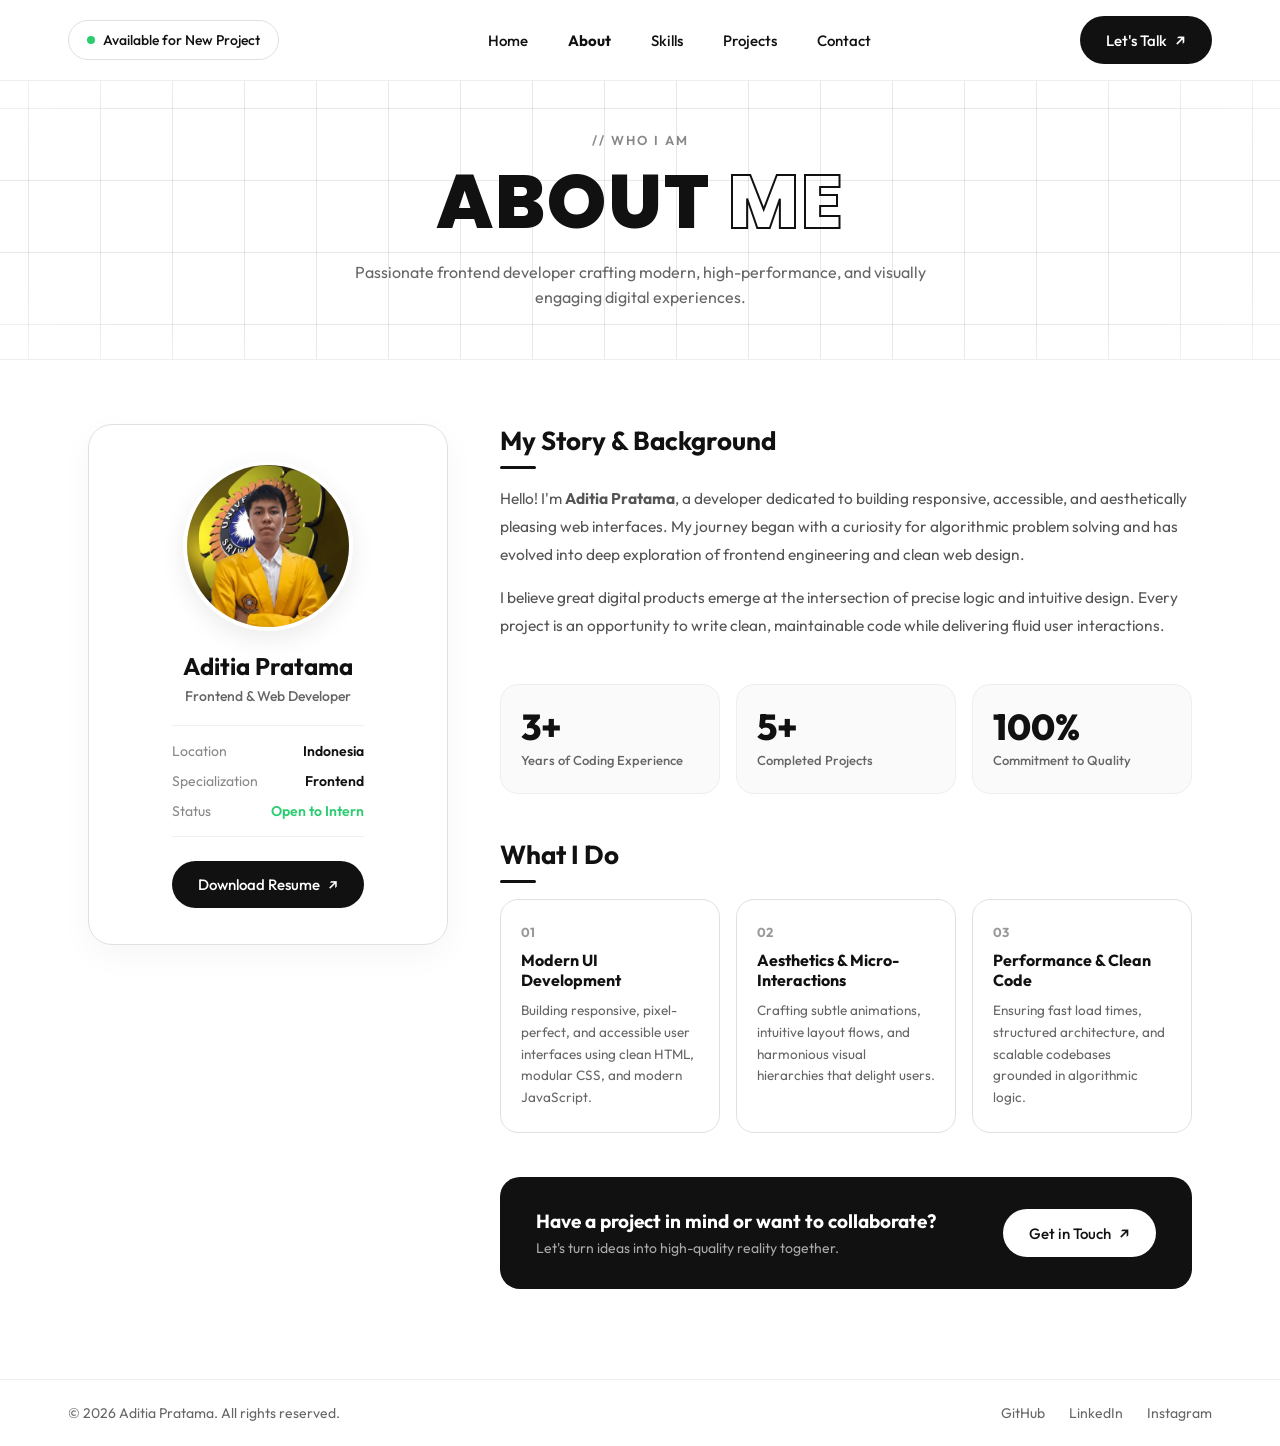
==== about.html @ d28ca609 "feat: add about and skills page" ====
<!DOCTYPE html>
<html lang="id">

<head>
    <meta charset="UTF-8">
    <meta name="viewport" content="width=device-width, initial-scale=1.0">
    <title>About Me - Aditia Pratama</title>
    <link rel="stylesheet" href="css/style.css">
    <link rel="preconnect" href="https://fonts.googleapis.com">
    <link rel="preconnect" href="https://fonts.gstatic.com" crossorigin>
    <link
        href="https://fonts.googleapis.com/css2?family=Montserrat:ital,wght@0,100..900;1,100..900&family=Outfit:wght@100..900&family=Poppins:ital,wght@0,100;0,200;0,300;0,400;0,500;0,600;0,700;0,800;0,900;1,100;1,200;1,300;1,400;1,500;1,600;1,700;1,800;1,900&display=swap"
        rel="stylesheet">
</head>

<body>
    <!-- ===== NAVBAR ===== -->
    <header class="navbar">
        <input type="checkbox" id="nav-toggle" class="nav-toggle">
        <div class="status-badge">
            <span class="dot"></span>
            Available for New Project
        </div>

        <label for="nav-toggle" class="menu-toggle" aria-label="Buka atau tutup menu navigasi">
            <span></span>
            <span></span>
            <span></span>
        </label>

        <nav class="nav-menu">
            <a href="index.html">Home</a>
            <a href="about.html" class="active">About</a>
            <a href="skills.html">Skills</a>
            <a href="project.html">Projects</a>
            <a href="contact.html">Contact</a>
        </nav>

        <a href="contact.html" class="btn-talk">Let's Talk <span class="arrow">&#8599;</span></a>
    </header>

    <!-- ===== ABOUT HERO / HEADER ===== -->
    <main class="page-main">
        <section class="page-header-section">
            <div class="section-tag">// WHO I AM</div>
            <h1 class="page-title">ABOUT <span class="outline-text">ME</span></h1>
            <p class="page-subtitle">Passionate frontend developer crafting modern, high-performance, and visually engaging digital experiences.</p>
        </section>

        <!-- ===== ABOUT CONTENT SECTION ===== -->
        <section class="about-container">
            <!-- Left: Profile & Quick Info -->
            <div class="about-profile-card">
                <div class="about-photo-wrapper">
                    <div class="about-photo">
                        <img src="img/me.png" alt="Aditia Pratama">
                    </div>
                </div>

                <div class="about-info-box">
                    <h2 class="about-name">Aditia Pratama</h2>
                    <p class="about-role">Frontend & Web Developer</p>

                    <div class="info-list">
                        <div class="info-item">
                            <span class="info-label">Location</span>
                            <span class="info-value">Indonesia</span>
                        </div>
                        <div class="info-item">
                            <span class="info-label">Specialization</span>
                            <span class="info-value">Frontend</span>
                        </div>
                        <div class="info-item">
                            <span class="info-label">Status</span>
                            <span class="info-value text-green">Open to Intern</span>
                        </div>
                    </div>

                    <a href="https://drive.google.com/file/d/1J842grmhWYJZO-Dvr_2c-lr3bEbLRg1m/view?usp=sharing"
                        class="btn-collab btn-full" target="_blank">Download Resume <span class="arrow">&#8599;</span></a>
                </div>
            </div>

            <!-- Right: Biography & Story -->
            <div class="about-content">
                <div class="about-block">
                    <h3 class="about-heading">My Story & Background</h3>
                    <p class="about-text">
                        Hello! I'm <strong>Aditia Pratama</strong>, a developer dedicated to building responsive, accessible, and aesthetically pleasing web interfaces. My journey began with a curiosity for algorithmic problem solving and has evolved into deep exploration of frontend engineering and clean web design.
                    </p>
                    <p class="about-text">
                        I believe great digital products emerge at the intersection of precise logic and intuitive design. Every project is an opportunity to write clean, maintainable code while delivering fluid user interactions.
                    </p>
                </div>

                <!-- Stats Grid -->
                <div class="about-stats-grid">
                    <div class="stat-card">
                        <span class="stat-number">3+</span>
                        <span class="stat-label">Years of Coding Experience</span>
                    </div>
                    <div class="stat-card">
                        <span class="stat-number">5+</span>
                        <span class="stat-label">Completed Projects</span>
                    </div>
                    <div class="stat-card">
                        <span class="stat-number">100%</span>
                        <span class="stat-label">Commitment to Quality</span>
                    </div>
                </div>

                <!-- What I Do / Core Pillars -->
                <div class="about-block">
                    <h3 class="about-heading">What I Do</h3>
                    <div class="pillars-grid">
                        <div class="pillar-card">
                            <div class="pillar-number">01</div>
                            <h4 class="pillar-title">Modern UI Development</h4>
                            <p class="pillar-desc">Building responsive, pixel-perfect, and accessible user interfaces using clean HTML, modular CSS, and modern JavaScript.</p>
                        </div>
                        <div class="pillar-card">
                            <div class="pillar-number">02</div>
                            <h4 class="pillar-title">Aesthetics & Micro-Interactions</h4>
                            <p class="pillar-desc">Crafting subtle animations, intuitive layout flows, and harmonious visual hierarchies that delight users.</p>
                        </div>
                        <div class="pillar-card">
                            <div class="pillar-number">03</div>
                            <h4 class="pillar-title">Performance & Clean Code</h4>
                            <p class="pillar-desc">Ensuring fast load times, structured architecture, and scalable codebases grounded in algorithmic logic.</p>
                        </div>
                    </div>
                </div>

                <!-- CTA Banner -->
                <div class="about-cta-banner">
                    <div class="cta-text">
                        <h4>Have a project in mind or want to collaborate?</h4>
                        <p>Let's turn ideas into high-quality reality together.</p>
                    </div>
                    <a href="contact.html" class="btn-talk">Get in Touch <span class="arrow">&#8599;</span></a>
                </div>
            </div>
        </section>
    </main>

    <!-- ===== FOOTER ===== -->
    <footer class="footer">
        <div class="footer-container">
            <p class="footer-copy">&copy; 2026 Aditia Pratama. All rights reserved.</p>
            <div class="footer-links">
                <a href="https://github.com/aditia-prtm" target="_blank">GitHub</a>
                <a href="https://www.linkedin.com/in/m-aditia-putra-pratama-a3b0bb376/" target="_blank">LinkedIn</a>
                <a href="https://www.instagram.com/adtxprtm_" target="_blank">Instagram</a>
            </div>
        </div>
    </footer>
</body>

</html>
---- css/style.css ----
/* ========================================
   Reset & Base
   ======================================== */
* {
    margin: 0;
    padding: 0;
    box-sizing: border-box;
}

body {
    font-family: "Outfit", "Poppins", "Montserrat", Arial, Helvetica, sans-serif;
    background-color: #ffffff;
    color: #111111;
    overflow-x: hidden;
    min-height: 100vh;
    display: flex;
    flex-direction: column;
}

a {
    text-decoration: none;
    color: inherit;
}

/* ========================================
   Navigation
   ======================================== */
.navbar {
    position: fixed;
    top: 0;
    left: 0;
    width: 100%;
    z-index: 1000;
    display: flex;
    align-items: center;
    justify-content: space-between;
    padding: 16px 68px;
    background-color: #ffffff;
    border-bottom: 1px solid #eeeeee;
}

.nav-toggle,
.menu-toggle {
    display: none;
}

.status-badge {
    display: flex;
    align-items: center;
    gap: 8px;
    border: 1px solid #e0e0e0;
    border-radius: 30px;
    padding: 10px 18px;
    font-size: 14px;
    font-weight: 500;
}

.status-badge .dot {
    width: 8px;
    height: 8px;
    background-color: #2ecc71;
    border-radius: 50%;
    display: inline-block;
}

.nav-menu {
    display: flex;
    align-items: center;
    gap: 40px;
    font-size: 15px;
    font-weight: 500;
}

.nav-menu a {
    display: flex;
    align-items: center;
    gap: 4px;
    transition: color 0.25s ease, transform 0.25s ease;
}

.nav-menu a:hover {
    color: #777777;
    transform: translateY(-2px);
}

.nav-menu a.active {
    font-weight: 700;
    color: #111111;
}

.btn-talk {
    display: flex;
    align-items: center;
    gap: 8px;
    background-color: #111111;
    color: #ffffff;
    padding: 14px 26px;
    border-radius: 30px;
    font-size: 15px;
    font-weight: 500;
    transition: transform 0.25s ease, background-color 0.25s ease;
}

.btn-talk .arrow {
    font-size: 16px;
}

/* ========================================
   Hero
   ======================================== */
.hero {
    position: relative;
    padding: 116px 68px 48px;
    flex: 1;
    display: flex;
    flex-direction: column;
    justify-content: center;
    overflow: hidden;
}

/* Tech Line Grid Background (No Dots) */
.hero::before {
    content: "";
    position: absolute;
    inset: 0;
    background-image: 
        linear-gradient(to right, rgba(17, 17, 17, 0.13) 1px, transparent 1px),
        linear-gradient(to bottom, rgba(17, 17, 17, 0.13) 1px, transparent 1px);
    background-size: 72px 72px;
    background-position: center center;
    mask-image: radial-gradient(ellipse 90% 80% at 50% 50%, #000 60%, transparent 100%);
    -webkit-mask-image: radial-gradient(ellipse 90% 80% at 50% 50%, #000 60%, transparent 100%);
    pointer-events: none;
    z-index: 0;
}

.hero-title {
    position: relative;
    z-index: 2;
    display: flex;
    flex-wrap: wrap;
    justify-content: center;
    gap: 16px;
    font-family: "Poppins", "Outfit", "Montserrat", Arial, Helvetica, sans-serif;
    font-size: clamp(60px, 8.5vw, 120px);
    line-height: 1;
    font-weight: 800;
    letter-spacing: 2px;
    text-transform: uppercase;
    animation: reveal-down 0.7s ease-out both;
}

.outline-text {
    color: transparent;
    -webkit-text-stroke: 2px #111111;
}

.solid-text {
    color: #111111;
}

/* Hero content */
.hero-content {
    position: relative;
    z-index: 1;
    display: flex;
    align-items: flex-end;
    justify-content: center;
    margin-top: 40px;
}

/* Profile photo */
.hero-photo {
    position: relative;
    margin-top: 20px;
    width: 360px;
    height: 360px;
    flex-shrink: 0;
    z-index: 1;
    overflow: hidden;
    border-radius: 50%;
    background-color: #eeeeee;
    animation: photo-enter 0.8s 0.15s ease-out both, float 4s 1s ease-in-out infinite;
}

.hero-photo img {
    width: 100%;
    height: 100%;
    display: block;
    object-fit: cover;
    object-position: center top;
    transition: transform 0.4s ease;
}

.hero-photo:hover img {
    transform: scale(1.06);
}

/* Intro content */
.hero-left {
    position: absolute;
    left: 0;
    bottom: 60px;
    max-width: 300px;
    animation: reveal-left 0.7s 0.3s ease-out both;
}

.hero-left h2 {
    font-size: 32px;
    font-weight: 700;
    margin-bottom: 14px;
}

.hero-left p {
    font-size: 15px;
    color: #666666;
    line-height: 1.5;
    margin-bottom: 24px;
}

.btn-collab {
    display: inline-flex;
    align-items: center;
    gap: 8px;
    background-color: #111111;
    color: #ffffff;
    padding: 14px 26px;
    border-radius: 30px;
    font-size: 15px;
    font-weight: 500;
    transition: transform 0.25s ease, background-color 0.25s ease;
}

.btn-collab:hover,
.btn-talk:hover {
    background-color: #333333;
    transform: translateY(-3px);
}

/* Social links */
.hero-social {
    position: absolute;
    right: 0;
    bottom: 60px;
    display: flex;
    flex-direction: column;
    gap: 14px;
    animation: reveal-right 0.7s 0.45s ease-out both;
}

.social-link {
    display: flex;
    align-items: center;
    background-color: #ffffff;
    gap: 10px;
    border: 1px solid #e0e0e0;
    border-radius: 30px;
    padding: 12px 22px;
    font-size: 14px;
    font-weight: 500;
    width: 150px;
    transition: transform 0.25s ease, border-color 0.25s ease;
}

.social-link:hover {
    border-color: #111111;
    transform: translateX(-6px);
}

.social-link .icon {
    font-size: 14px;
    font-weight: 700;
}

.social-icon,
.social-link img {
    width: 18px;
    height: 18px;
    object-fit: contain;
    display: inline-block;
    flex-shrink: 0;
}

/* ========================================
   Footer
   ======================================== */
.footer {
    position: relative;
    border-top: 1px solid #eeeeee;
    padding: 24px 68px;
    background-color: #ffffff;
    margin-top: auto;
}

.footer-container {
    display: flex;
    align-items: center;
    justify-content: space-between;
    font-size: 14px;
    color: #666666;
}

.footer-copy {
    font-weight: 400;
}

.footer-links {
    display: flex;
    align-items: center;
    gap: 24px;
}

.footer-links a {
    color: #666666;
    transition: color 0.25s ease;
}

.footer-links a:hover {
    color: #111111;
}

/* ========================================
   Inner Pages Shared Styles
   ======================================== */
.page-main {
    flex: 1;
    padding-top: 73px; /* Header height offset */
    display: flex;
    flex-direction: column;
}

.page-header-section {
    position: relative;
    padding: 56px 68px 48px;
    text-align: center;
    border-bottom: 1px solid #eeeeee;
    overflow: hidden;
}

.page-header-section::before {
    content: "";
    position: absolute;
    inset: 0;
    background-image: 
        linear-gradient(to right, rgba(17, 17, 17, 0.1) 1px, transparent 1px),
        linear-gradient(to bottom, rgba(17, 17, 17, 0.1) 1px, transparent 1px);
    background-size: 72px 72px;
    background-position: center center;
    mask-image: radial-gradient(ellipse 90% 80% at 50% 50%, #000 60%, transparent 100%);
    -webkit-mask-image: radial-gradient(ellipse 90% 80% at 50% 50%, #000 60%, transparent 100%);
    pointer-events: none;
    z-index: 0;
}

.section-tag {
    position: relative;
    z-index: 1;
    display: inline-block;
    font-size: 13px;
    font-weight: 600;
    letter-spacing: 2px;
    color: #888888;
    margin-bottom: 12px;
    text-transform: uppercase;
}

.page-title {
    position: relative;
    z-index: 1;
    font-family: "Poppins", "Outfit", "Montserrat", Arial, Helvetica, sans-serif;
    font-size: clamp(40px, 6.5vw, 76px);
    line-height: 1.1;
    font-weight: 800;
    letter-spacing: 2px;
    text-transform: uppercase;
    margin-bottom: 16px;
}

.page-subtitle {
    position: relative;
    z-index: 1;
    max-width: 640px;
    margin: 0 auto;
    font-size: 16px;
    color: #666666;
    line-height: 1.6;
}

/* ========================================
   About Page Layout
   ======================================== */
.about-container {
    max-width: 1240px;
    width: 100%;
    margin: 0 auto;
    padding: 64px 68px 90px;
    display: grid;
    grid-template-columns: 360px 1fr;
    gap: 52px;
    align-items: start;
}

/* Left: Profile Card */
.about-profile-card {
    background-color: #ffffff;
    border: 1px solid #e0e0e0;
    border-radius: 24px;
    padding: 36px 28px;
    display: flex;
    flex-direction: column;
    align-items: center;
    text-align: center;
    box-shadow: 0 10px 32px rgba(0, 0, 0, 0.04);
    position: sticky;
    top: 100px;
}

.about-photo-wrapper {
    position: relative;
    margin-bottom: 20px;
}

.about-photo {
    width: 170px;
    height: 170px;
    border-radius: 50%;
    overflow: hidden;
    background-color: #eeeeee;
    border: 4px solid #ffffff;
    box-shadow: 0 8px 24px rgba(0, 0, 0, 0.08);
}

.about-photo img {
    width: 100%;
    height: 100%;
    object-fit: cover;
    object-position: center top;
    transition: transform 0.4s ease;
}

.about-photo:hover img {
    transform: scale(1.08);
}

.about-name {
    font-size: 24px;
    font-weight: 700;
    margin-bottom: 6px;
}

.about-role {
    font-size: 14px;
    color: #666666;
    font-weight: 500;
    margin-bottom: 20px;
}

.info-list {
    width: 100%;
    display: flex;
    flex-direction: column;
    gap: 12px;
    margin-bottom: 24px;
    padding: 16px 0;
    border-top: 1px solid #f0f0f0;
    border-bottom: 1px solid #f0f0f0;
    text-align: left;
}

.info-item {
    display: flex;
    justify-content: space-between;
    font-size: 14px;
}

.info-label {
    color: #888888;
}

.info-value {
    font-weight: 600;
    color: #111111;
}

.text-green {
    color: #2ecc71;
}

.btn-full {
    width: 100%;
    justify-content: center;
}

/* Right: Content */
.about-content {
    display: flex;
    flex-direction: column;
    gap: 44px;
}

.about-block {
    display: flex;
    flex-direction: column;
    gap: 16px;
}

.about-heading {
    font-size: 26px;
    font-weight: 700;
    position: relative;
    padding-bottom: 12px;
}

.about-heading::after {
    content: "";
    position: absolute;
    bottom: 0;
    left: 0;
    width: 36px;
    height: 3px;
    background-color: #111111;
    border-radius: 2px;
}

.about-text {
    font-size: 15.5px;
    color: #555555;
    line-height: 1.8;
}

/* Stats Grid */
.about-stats-grid {
    display: grid;
    grid-template-columns: repeat(3, 1fr);
    gap: 16px;
}

.stat-card {
    background-color: #fafafa;
    border: 1px solid #eeeeee;
    border-radius: 18px;
    padding: 24px 20px;
    display: flex;
    flex-direction: column;
    gap: 6px;
    transition: transform 0.25s ease, border-color 0.25s ease, box-shadow 0.25s ease;
}

.stat-card:hover {
    transform: translateY(-4px);
    border-color: #111111;
    box-shadow: 0 10px 24px rgba(0, 0, 0, 0.05);
}

.stat-number {
    font-size: 36px;
    font-weight: 800;
    color: #111111;
    line-height: 1;
}

.stat-label {
    font-size: 13px;
    color: #666666;
    font-weight: 500;
    line-height: 1.4;
}

/* Pillars Grid */
.pillars-grid {
    display: grid;
    grid-template-columns: repeat(3, 1fr);
    gap: 16px;
}

.pillar-card {
    background-color: #ffffff;
    border: 1px solid #e0e0e0;
    border-radius: 18px;
    padding: 24px 20px;
    display: flex;
    flex-direction: column;
    gap: 10px;
    transition: transform 0.25s ease, border-color 0.25s ease, box-shadow 0.25s ease;
}

.pillar-card:hover {
    transform: translateY(-4px);
    border-color: #111111;
    box-shadow: 0 10px 24px rgba(0, 0, 0, 0.05);
}

.pillar-number {
    font-size: 13px;
    font-weight: 700;
    color: #999999;
}

.pillar-title {
    font-size: 16px;
    font-weight: 700;
    color: #111111;
}

.pillar-desc {
    font-size: 13.5px;
    color: #666666;
    line-height: 1.6;
}

/* CTA Banner */
.about-cta-banner {
    background-color: #111111;
    color: #ffffff;
    border-radius: 20px;
    padding: 32px 36px;
    display: flex;
    align-items: center;
    justify-content: space-between;
    gap: 24px;
}

.about-cta-banner h4 {
    font-size: 19px;
    font-weight: 700;
    margin-bottom: 6px;
}

.about-cta-banner p {
    font-size: 14px;
    color: #aaaaaa;
}

.about-cta-banner .btn-talk {
    background-color: #ffffff;
    color: #111111;
    flex-shrink: 0;
}

.about-cta-banner .btn-talk:hover {
    background-color: #eeeeee;
}

/* ========================================
   Skills Page Layout
   ======================================== */
.skills-page-container {
    max-width: 1240px;
    width: 100%;
    margin: 0 auto;
    padding: 64px 68px 90px;
    display: flex;
    flex-direction: column;
    gap: 60px;
}

.skill-category-section {
    display: flex;
    flex-direction: column;
    gap: 24px;
}

.category-header {
    display: flex;
    align-items: flex-start;
    gap: 16px;
    border-bottom: 1px solid #f0f0f0;
    padding-bottom: 18px;
}

.category-number {
    font-size: 13px;
    font-weight: 700;
    color: #111111;
    background-color: #f0f0f0;
    padding: 4px 10px;
    border-radius: 8px;
    font-family: "Outfit", monospace, sans-serif;
}

.category-title {
    font-size: 22px;
    font-weight: 700;
    color: #111111;
    margin-bottom: 4px;
}

.category-desc {
    font-size: 14px;
    color: #666666;
}

.skills-grid {
    display: grid;
    grid-template-columns: repeat(3, 1fr);
    gap: 20px;
}

.skill-card {
    background-color: #ffffff;
    border: 1px solid #e0e0e0;
    border-radius: 20px;
    padding: 28px 24px;
    display: flex;
    flex-direction: column;
    gap: 12px;
    transition: transform 0.25s ease, border-color 0.25s ease, box-shadow 0.25s ease;
}

.skill-card:hover {
    transform: translateY(-4px);
    border-color: #111111;
    box-shadow: 0 12px 30px rgba(0, 0, 0, 0.06);
}

.skill-card-top {
    display: flex;
    justify-content: space-between;
    align-items: center;
    margin-bottom: 2px;
}

.skill-icon-badge {
    width: 44px;
    height: 44px;
    background-color: #fafafa;
    border: 1px solid #e5e5e5;
    color: #111111;
    border-radius: 12px;
    display: flex;
    align-items: center;
    justify-content: center;
    font-size: 13px;
    font-weight: 700;
    letter-spacing: 0.5px;
    font-family: "Poppins", "Outfit", sans-serif;
    overflow: hidden;
    padding: 7px;
}

.skill-icon-badge.text-badge {
    background-color: #111111;
    color: #ffffff;
    border: none;
    padding: 0;
}

.skill-icon-img {
    width: 100%;
    height: 100%;
    object-fit: contain;
    display: block;
}

.skill-level-tag {
    font-size: 12px;
    font-weight: 600;
    padding: 4px 12px;
    border-radius: 20px;
    background-color: #f6f6f6;
    color: #555555;
    border: 1px solid #e8e8e8;
}

.skill-name {
    font-size: 18px;
    font-weight: 700;
    color: #111111;
}

.skill-desc {
    font-size: 13.5px;
    color: #666666;
    line-height: 1.6;
    flex: 1;
}

.skill-tags {
    display: flex;
    flex-wrap: wrap;
    gap: 6px;
    margin-top: 8px;
}

.skill-tags span {
    font-size: 11.5px;
    font-weight: 500;
    background-color: #f9f9f9;
    color: #666666;
    padding: 4px 10px;
    border-radius: 8px;
    border: 1px solid #eeeeee;
}

/* Skills Learning Spotlight */
.skills-learning-box {
    background-color: #fafafa;
    border: 1px solid #e0e0e0;
    border-radius: 20px;
    padding: 32px 36px;
    display: flex;
    flex-direction: column;
    gap: 14px;
}

.learning-header {
    display: flex;
    align-items: center;
    gap: 10px;
}

.learning-header h4 {
    font-size: 17px;
    font-weight: 700;
    color: #111111;
}

.skills-learning-box p {
    font-size: 14px;
    color: #666666;
}

.learning-chips {
    display: flex;
    flex-wrap: wrap;
    gap: 10px;
    margin-top: 4px;
}

.chip {
    background-color: #ffffff;
    border: 1px solid #dddddd;
    padding: 7px 16px;
    border-radius: 30px;
    font-size: 13px;
    font-weight: 600;
    color: #111111;
    display: inline-flex;
    align-items: center;
    gap: 8px;
    transition: transform 0.2s ease, border-color 0.2s ease, box-shadow 0.2s ease;
}

.chip-icon {
    width: 16px;
    height: 16px;
    object-fit: contain;
    display: block;
}

.chip:hover {
    transform: translateY(-2px);
    border-color: #111111;
    box-shadow: 0 4px 12px rgba(0, 0, 0, 0.05);
}

/* ========================================
   Animations
   ======================================== */
@keyframes reveal-down {
    from {
        opacity: 0;
        transform: translateY(-24px);
    }

    to {
        opacity: 1;
        transform: translateY(0);
    }
}

@keyframes photo-enter {
    from {
        opacity: 0;
    }

    to {
        opacity: 1;
    }
}

@keyframes float {
    0%,
    100% {
        transform: translateY(0);
    }

    50% {
        transform: translateY(-12px);
    }
}

@keyframes reveal-left {
    from {
        opacity: 0;
        transform: translateX(-28px);
    }

    to {
        opacity: 1;
        transform: translateX(0);
    }
}

@keyframes reveal-right {
    from {
        opacity: 0;
        transform: translateX(28px);
    }

    to {
        opacity: 1;
        transform: translateX(0);
    }
}

@media (prefers-reduced-motion: reduce) {
    *,
    *::before,
    *::after {
        animation-duration: 0.01ms !important;
        animation-iteration-count: 1 !important;
        scroll-behavior: auto !important;
        transition-duration: 0.01ms !important;
    }
}

/* ========================================
   Responsive (Tablet & Mobile)
   ======================================== */
@media (max-width: 992px) {
    .navbar {
        padding: 20px 32px;
    }

    .btn-talk {
        display: none;
    }

    .menu-toggle {
        display: inline-flex;
        width: 44px;
        height: 44px;
        align-items: center;
        justify-content: center;
        flex-direction: column;
        gap: 5px;
        border: 1px solid #e0e0e0;
        border-radius: 50%;
        cursor: pointer;
        z-index: 20;
    }

    .menu-toggle span {
        width: 18px;
        height: 2px;
        background-color: #111111;
        transition: transform 0.25s ease, opacity 0.25s ease;
    }

    .nav-menu {
        position: absolute;
        z-index: 100;
        top: calc(100% - 8px);
        right: 32px;
        display: none;
        width: min(260px, calc(100vw - 48px));
        padding: 16px;
        flex-direction: column;
        align-items: stretch;
        gap: 6px;
        border: 1px solid #e0e0e0;
        border-radius: 16px;
        background-color: #ffffff;
        box-shadow: 0 16px 32px rgba(0, 0, 0, 0.12);
    }

    .nav-menu a {
        justify-content: flex-start;
        padding: 10px 14px;
        border-radius: 10px;
    }

    .nav-menu a:hover {
        background-color: #f4f4f4;
        transform: none;
    }

    .nav-toggle:checked ~ .nav-menu {
        display: flex;
    }

    .nav-toggle:checked ~ .menu-toggle span:nth-child(1) {
        transform: translateY(7px) rotate(45deg);
    }

    .nav-toggle:checked ~ .menu-toggle span:nth-child(2) {
        opacity: 0;
    }

    .nav-toggle:checked ~ .menu-toggle span:nth-child(3) {
        transform: translateY(-7px) rotate(-45deg);
    }

    /* Hero section tablet */
    .hero {
        padding: 104px 32px 36px;
        display: flex;
        flex-direction: column;
        align-items: center;
    }

    .hero-title {
        font-size: clamp(48px, 9vw, 84px);
        letter-spacing: 1px;
        text-align: center;
    }

    .hero-content {
        display: flex;
        flex-direction: column;
        align-items: center;
        margin-top: 24px;
        width: 100%;
    }

    .hero-photo {
        order: 1;
        width: min(340px, 50vw);
        height: min(340px, 50vw);
        margin: 20px auto 28px;
    }

    .hero-left {
        position: static;
        order: 2;
        max-width: 580px;
        width: 100%;
        text-align: center;
        margin-bottom: 28px;
    }

    .hero-left h2 {
        font-size: 30px;
        margin-bottom: 12px;
    }

    .hero-left p {
        font-size: 15px;
        line-height: 1.6;
        margin-bottom: 20px;
    }

    .hero-social {
        position: static;
        order: 3;
        flex-direction: row;
        flex-wrap: wrap;
        justify-content: center;
        gap: 12px;
        width: 100%;
    }

    .social-link {
        width: auto;
        min-width: 130px;
        padding: 10px 18px;
        justify-content: center;
    }

    .social-link:hover {
        transform: translateY(-3px);
    }

    .footer {
        padding: 20px 32px;
    }

    .footer-container {
        flex-direction: column;
        gap: 12px;
        text-align: center;
    }

    .footer-links {
        gap: 20px;
    }

    /* About page tablet */
    .page-header-section {
        padding: 40px 32px 36px;
    }

    .about-container {
        grid-template-columns: 1fr;
        padding: 48px 32px 64px;
        gap: 36px;
    }

    .about-profile-card {
        position: static;
        max-width: 500px;
        margin: 0 auto;
        width: 100%;
    }

    .pillars-grid {
        grid-template-columns: 1fr;
    }

    /* Skills page tablet */
    .skills-page-container {
        padding: 48px 32px 64px;
        gap: 48px;
    }

    .skills-grid {
        grid-template-columns: repeat(2, 1fr);
        gap: 16px;
    }
}

@media (max-width: 600px) {
    .navbar {
        padding: 16px 20px;
    }

    .status-badge {
        font-size: 13px;
        padding: 8px 14px;
    }

    .nav-menu {
        right: 20px;
        width: min(240px, calc(100vw - 40px));
        top: calc(100% - 4px);
    }

    .hero {
        padding: 92px 18px 28px;
    }

    .hero-title {
        font-size: clamp(38px, 12vw, 56px);
        line-height: 0.95;
    }

    .hero-photo {
        width: min(280px, 72vw);
        height: min(280px, 72vw);
        margin-top: 24px;
        margin-bottom: 20px;
    }

    .hero-left h2 {
        font-size: 24px;
    }

    .hero-social {
        gap: 10px;
    }

    .social-link {
        flex: 1 1 calc(50% - 10px);
        max-width: 160px;
        font-size: 13px;
        padding: 10px 14px;
    }

    /* About page mobile */
    .page-header-section {
        padding: 32px 18px 28px;
    }

    .page-title {
        font-size: clamp(32px, 10vw, 48px);
    }

    .about-container {
        padding: 32px 18px 48px;
        gap: 28px;
    }

    .about-stats-grid {
        grid-template-columns: 1fr;
    }

    .about-cta-banner {
        flex-direction: column;
        align-items: flex-start;
        padding: 24px 20px;
    }

    .about-cta-banner .btn-talk {
        width: 100%;
        justify-content: center;
    }

    /* Skills page mobile */
    .skills-page-container {
        padding: 32px 18px 48px;
        gap: 36px;
    }

    .skills-grid {
        grid-template-columns: 1fr;
        gap: 14px;
    }

    .skill-card {
        padding: 22px 18px;
    }

    .skills-learning-box {
        padding: 24px 20px;
    }

    .footer {
        padding: 18px 20px;
    }

    .footer-container {
        font-size: 13px;
        gap: 10px;
    }

    .footer-links {
        gap: 16px;
    }
}
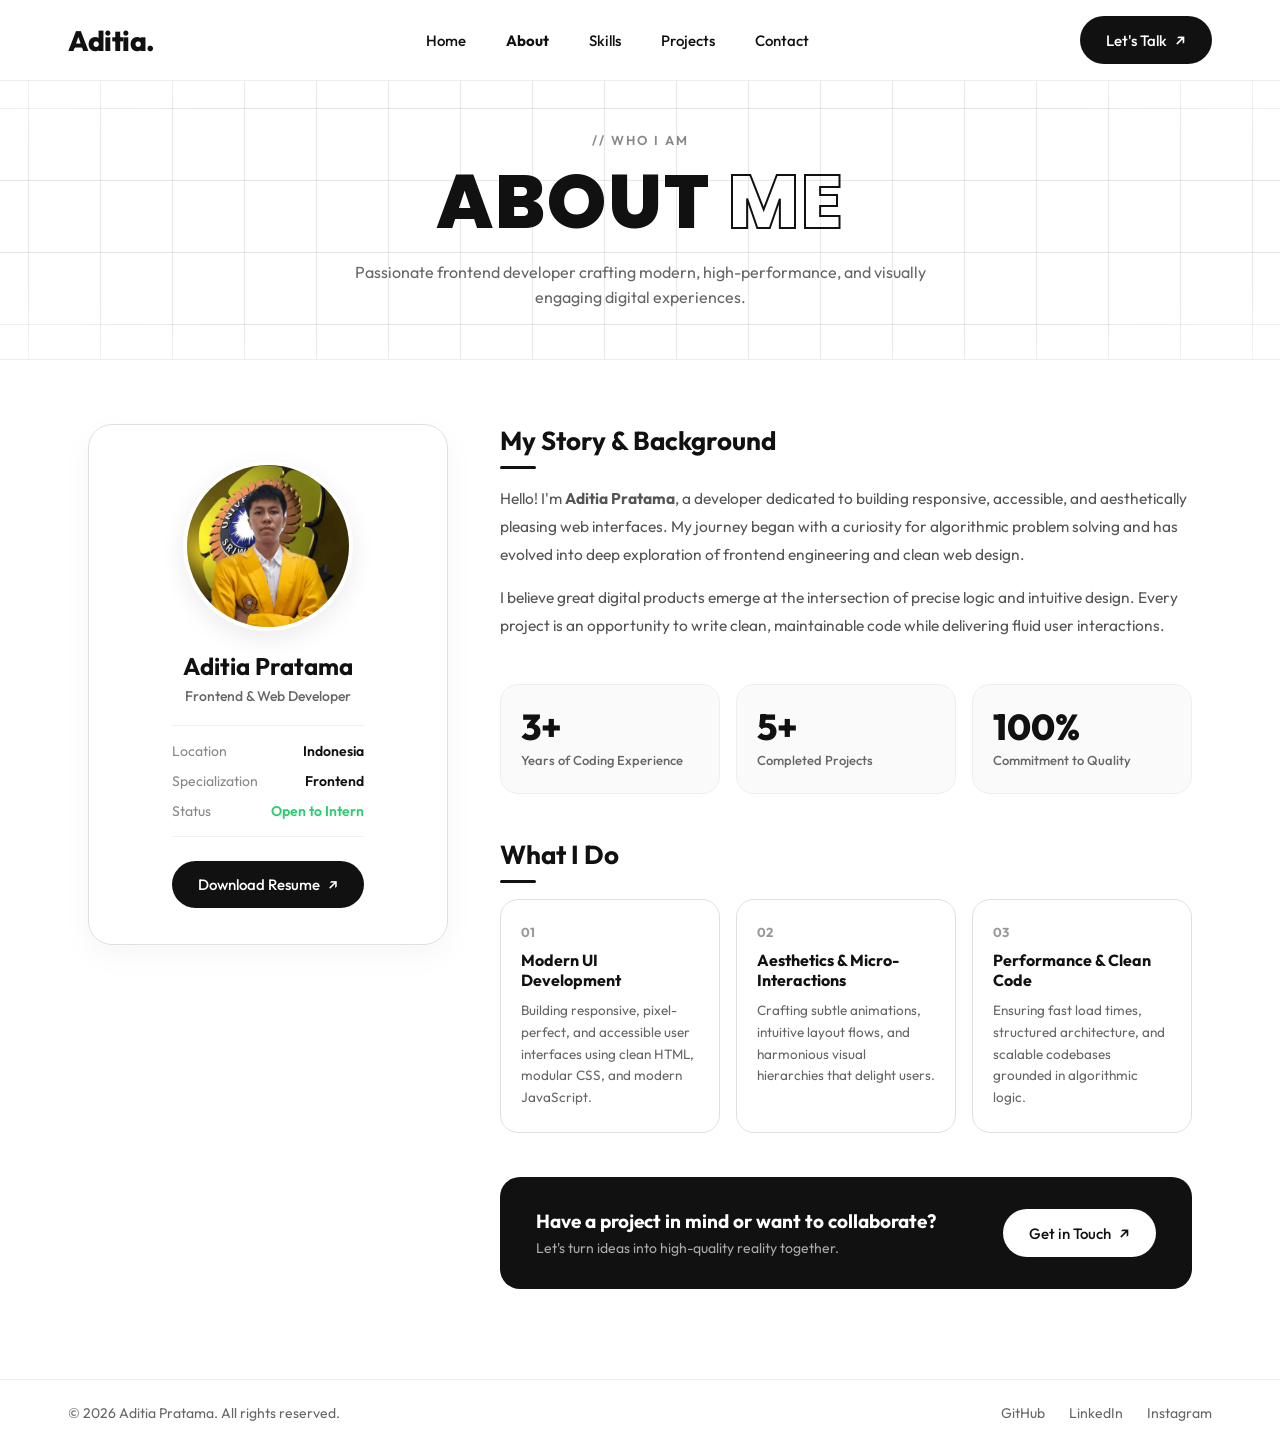
==== commit 75dd9e40: "feat: add brand-nav (name)" ====
--- a/about.html
+++ b/about.html
@@ -17,10 +17,7 @@
     <!-- ===== NAVBAR ===== -->
     <header class="navbar">
         <input type="checkbox" id="nav-toggle" class="nav-toggle">
-        <div class="status-badge">
-            <span class="dot"></span>
-            Available for New Project
-        </div>
+        <a href="index.html" class="nav-brand">Aditia.</a>
 
         <label for="nav-toggle" class="menu-toggle" aria-label="Buka atau tutup menu navigasi">
             <span></span>
--- a/css/style.css
+++ b/css/style.css
@@ -44,23 +44,20 @@
     display: none;
 }
 
-.status-badge {
-    display: flex;
+.nav-brand {
+    font-size: 28px;
+    font-weight: 800;
+    letter-spacing: -0.5px;
+    color: #111111;
+    display: inline-flex;
     align-items: center;
-    gap: 8px;
-    border: 1px solid #e0e0e0;
-    border-radius: 30px;
-    padding: 10px 18px;
-    font-size: 14px;
-    font-weight: 500;
-}
-
-.status-badge .dot {
-    width: 8px;
-    height: 8px;
-    background-color: #2ecc71;
-    border-radius: 50%;
-    display: inline-block;
+    text-decoration: none;
+    transition: opacity 0.25s ease, transform 0.25s ease;
+}
+
+.nav-brand:hover {
+    opacity: 0.75;
+    transform: translateY(-1px);
 }
 
 .nav-menu {
@@ -92,10 +89,12 @@
     display: flex;
     align-items: center;
     gap: 8px;
+    border: none;
     background-color: #111111;
     color: #ffffff;
     padding: 14px 26px;
     border-radius: 30px;
+    font-family: inherit;
     font-size: 15px;
     font-weight: 500;
     transition: transform 0.25s ease, background-color 0.25s ease;
@@ -221,13 +220,17 @@
 .btn-collab {
     display: inline-flex;
     align-items: center;
+    justify-content: center;
     gap: 8px;
+    border: none;
     background-color: #111111;
     color: #ffffff;
     padding: 14px 26px;
     border-radius: 30px;
+    font-family: inherit;
     font-size: 15px;
     font-weight: 500;
+    cursor: pointer;
     transition: transform 0.25s ease, background-color 0.25s ease;
 }
 
@@ -855,6 +858,375 @@
 }
 
 /* ========================================
+   Projects Page Layout
+   ======================================== */
+.projects-page-container {
+    max-width: 1240px;
+    width: 100%;
+    margin: 0 auto;
+    padding: 64px 68px 90px;
+}
+
+.projects-intro {
+    display: flex;
+    align-items: flex-start;
+    justify-content: space-between;
+    gap: 32px;
+    padding-bottom: 24px;
+    margin-bottom: 28px;
+    border-bottom: 1px solid #eeeeee;
+}
+
+.projects-intro p:last-child {
+    max-width: 520px;
+    color: #666666;
+    font-size: 15px;
+    line-height: 1.65;
+}
+
+.projects-count {
+    flex-shrink: 0;
+    padding: 6px 10px;
+    border-radius: 8px;
+    background-color: #f0f0f0;
+    color: #111111;
+    font-family: "Outfit", monospace, sans-serif;
+    font-size: 12px;
+    font-weight: 700;
+    letter-spacing: 0.5px;
+}
+
+.projects-grid {
+    display: grid;
+    grid-template-columns: repeat(2, minmax(0, 1fr));
+    gap: 24px;
+}
+
+.project-card {
+    display: flex;
+    flex-direction: column;
+    overflow: hidden;
+    border: 1px solid #e0e0e0;
+    border-radius: 20px;
+    background-color: #ffffff;
+    transition: transform 0.25s ease, border-color 0.25s ease, box-shadow 0.25s ease;
+}
+
+.project-card:hover {
+    transform: translateY(-5px);
+    border-color: #111111;
+    box-shadow: 0 14px 34px rgba(0, 0, 0, 0.08);
+}
+
+.project-image-wrap {
+    position: relative;
+    aspect-ratio: 16 / 9;
+    overflow: hidden;
+    border-bottom: 1px solid #eaeaea;
+    background-color: #f3f3f3;
+}
+
+.project-image {
+    display: block;
+    width: 100%;
+    height: 100%;
+    object-fit: cover;
+    object-position: top center;
+    transition: transform 0.45s ease;
+}
+
+.project-card:hover .project-image {
+    transform: scale(1.04);
+}
+
+.project-number {
+    position: absolute;
+    top: 16px;
+    right: 16px;
+    padding: 6px 10px;
+    border: 1px solid rgba(255, 255, 255, 0.8);
+    border-radius: 8px;
+    background-color: rgba(17, 17, 17, 0.82);
+    color: #ffffff;
+    font-size: 12px;
+    font-weight: 700;
+    letter-spacing: 0.5px;
+}
+
+.project-content {
+    display: flex;
+    flex-direction: column;
+    flex: 1;
+    gap: 12px;
+    padding: 24px;
+}
+
+.project-meta {
+    display: flex;
+    justify-content: space-between;
+    gap: 12px;
+    color: #888888;
+    font-size: 12px;
+    font-weight: 600;
+    letter-spacing: 0.4px;
+    text-transform: uppercase;
+}
+
+.project-content h2 {
+    font-size: 23px;
+    font-weight: 700;
+    line-height: 1.2;
+}
+
+.project-content > p {
+    min-height: 48px;
+    color: #666666;
+    font-size: 14px;
+    line-height: 1.65;
+}
+
+.project-tags {
+    display: flex;
+    flex-wrap: wrap;
+    gap: 7px;
+    margin-top: 4px;
+}
+
+.project-tags span {
+    border: 1px solid #eeeeee;
+    border-radius: 8px;
+    background-color: #fafafa;
+    color: #666666;
+    padding: 5px 10px;
+    font-size: 11.5px;
+    font-weight: 500;
+}
+
+.project-actions {
+    display: flex;
+    flex-wrap: wrap;
+    gap: 10px;
+    margin-top: auto;
+    padding-top: 8px;
+}
+
+.btn-project {
+    display: inline-flex;
+    align-items: center;
+    justify-content: center;
+    gap: 8px;
+    flex: 1 1 0;
+    min-width: 120px;
+    padding: 11px 18px;
+    border-radius: 30px;
+    font-size: 13.5px;
+    font-weight: 500;
+    transition: transform 0.25s ease, background-color 0.25s ease, border-color 0.25s ease;
+}
+
+.btn-project-code {
+    background-color: #ffffff;
+    border: 1px solid #e0e0e0;
+    color: #111111;
+}
+
+.btn-project-code:hover {
+    border-color: #111111;
+    transform: translateY(-2px);
+}
+
+.btn-project-demo {
+    background-color: #111111;
+    color: #ffffff;
+}
+
+.btn-project-demo:hover {
+    background-color: #333333;
+    transform: translateY(-2px);
+}
+
+.btn-project .arrow {
+    font-size: 14px;
+}
+
+.projects-cta {
+    margin-top: 48px;
+}
+
+/* ========================================
+   Contact Page Layout
+   ======================================== */
+.contact-container {
+    max-width: 1240px;
+    width: 100%;
+    margin: 0 auto;
+    padding: 64px 68px 90px;
+    display: grid;
+    grid-template-columns: 360px 1fr;
+    gap: 40px;
+    align-items: start;
+}
+
+.contact-info-panel {
+    display: flex;
+    flex-direction: column;
+    gap: 16px;
+    position: sticky;
+    top: 100px;
+}
+
+.contact-info-title {
+    font-size: 28px;
+    font-weight: 700;
+    line-height: 1.25;
+}
+
+.contact-info-text {
+    font-size: 15px;
+    color: #666666;
+    line-height: 1.7;
+}
+
+.contact-method {
+    display: flex;
+    flex-direction: column;
+    gap: 4px;
+    padding: 16px 18px;
+    border: 1px solid #e0e0e0;
+    border-radius: 16px;
+    background-color: #ffffff;
+    transition: border-color 0.25s ease, transform 0.25s ease, box-shadow 0.25s ease;
+}
+
+a.contact-method:hover {
+    border-color: #111111;
+    transform: translateY(-2px);
+    box-shadow: 0 10px 24px rgba(0, 0, 0, 0.05);
+}
+
+.contact-method-label {
+    font-size: 12px;
+    font-weight: 600;
+    letter-spacing: 0.4px;
+    text-transform: uppercase;
+    color: #888888;
+}
+
+.contact-method-value {
+    font-size: 15px;
+    font-weight: 600;
+    color: #111111;
+    word-break: break-word;
+}
+
+.contact-socials {
+    display: flex;
+    flex-wrap: wrap;
+    gap: 10px;
+    margin-top: 8px;
+}
+
+.contact-socials .social-link {
+    width: auto;
+    min-width: 0;
+}
+
+.contact-socials .social-link:hover {
+    transform: translateY(-3px);
+}
+
+.contact-form-card {
+    background-color: #ffffff;
+    border: 1px solid #e0e0e0;
+    border-radius: 24px;
+    padding: 36px 32px;
+    box-shadow: 0 10px 32px rgba(0, 0, 0, 0.04);
+}
+
+.contact-form-card .about-heading {
+    padding-bottom: 0;
+    margin-bottom: 12px;
+}
+
+.contact-form-card .about-heading::after {
+    display: none;
+}
+
+.contact-form-intro {
+    margin: 0 0 28px;
+    font-size: 15px;
+    color: #666666;
+    line-height: 1.6;
+}
+
+.contact-form {
+    display: flex;
+    flex-direction: column;
+    gap: 18px;
+}
+
+.form-row {
+    display: grid;
+    grid-template-columns: 1fr 1fr;
+    gap: 16px;
+}
+
+.form-field {
+    display: flex;
+    flex-direction: column;
+    gap: 8px;
+    font-size: 13px;
+    font-weight: 600;
+    color: #111111;
+}
+
+.form-field input,
+.form-field textarea {
+    width: 100%;
+    border: 1px solid #e0e0e0;
+    border-radius: 14px;
+    background-color: #fafafa;
+    padding: 14px 16px;
+    font-family: inherit;
+    font-size: 14px;
+    font-weight: 400;
+    color: #111111;
+    outline: none;
+    transition: border-color 0.25s ease, background-color 0.25s ease, box-shadow 0.25s ease;
+}
+
+.form-field input::placeholder,
+.form-field textarea::placeholder {
+    color: #999999;
+}
+
+.form-field input:focus,
+.form-field textarea:focus {
+    border-color: #111111;
+    background-color: #ffffff;
+    box-shadow: 0 0 0 3px rgba(17, 17, 17, 0.06);
+}
+
+.form-message {
+    min-height: 160px;
+    max-height: 160px;
+    overflow-y: auto;
+    resize: none;
+    line-height: 1.6;
+}
+
+.form-status {
+    min-height: 20px;
+    font-size: 13px;
+    font-weight: 500;
+    color: #666666;
+}
+
+.contact-form .btn-full {
+    margin-top: 4px;
+}
+
+/* ========================================
    Animations
    ======================================== */
 @keyframes reveal-down {
@@ -933,7 +1305,7 @@
         padding: 20px 32px;
     }
 
-    .btn-talk {
+    .navbar .btn-talk {
         display: none;
     }
 
@@ -1118,6 +1490,26 @@
         grid-template-columns: repeat(2, 1fr);
         gap: 16px;
     }
+
+    /* Projects page tablet */
+    .projects-page-container {
+        padding: 48px 32px 64px;
+    }
+
+    /* Contact page tablet */
+    .contact-container {
+        grid-template-columns: 1fr;
+        padding: 48px 32px 64px;
+        gap: 32px;
+    }
+
+    .contact-info-panel {
+        position: static;
+    }
+
+    .contact-form-card {
+        padding: 28px 24px;
+    }
 }
 
 @media (max-width: 600px) {
@@ -1125,9 +1517,8 @@
         padding: 16px 20px;
     }
 
-    .status-badge {
-        font-size: 13px;
-        padding: 8px 14px;
+    .nav-brand {
+        font-size: 24px;
     }
 
     .nav-menu {
@@ -1215,6 +1606,58 @@
         padding: 24px 20px;
     }
 
+    /* Projects page mobile */
+    .projects-page-container {
+        padding: 32px 18px 48px;
+    }
+
+    .projects-intro {
+        flex-direction: column;
+        gap: 14px;
+        margin-bottom: 22px;
+    }
+
+    .projects-grid {
+        grid-template-columns: 1fr;
+        gap: 16px;
+    }
+
+    .project-content {
+        padding: 20px 18px;
+    }
+
+    .project-content > p {
+        min-height: auto;
+    }
+
+    .projects-cta {
+        margin-top: 32px;
+    }
+
+    /* Contact page mobile */
+    .contact-container {
+        padding: 32px 18px 48px;
+        gap: 24px;
+    }
+
+    .contact-info-title {
+        font-size: 24px;
+    }
+
+    .form-row {
+        grid-template-columns: 1fr;
+    }
+
+    .contact-form-card {
+        padding: 24px 18px;
+    }
+
+    .contact-socials .social-link {
+        flex: 1 1 calc(50% - 10px);
+        max-width: none;
+        justify-content: center;
+    }
+
     .footer {
         padding: 18px 20px;
     }
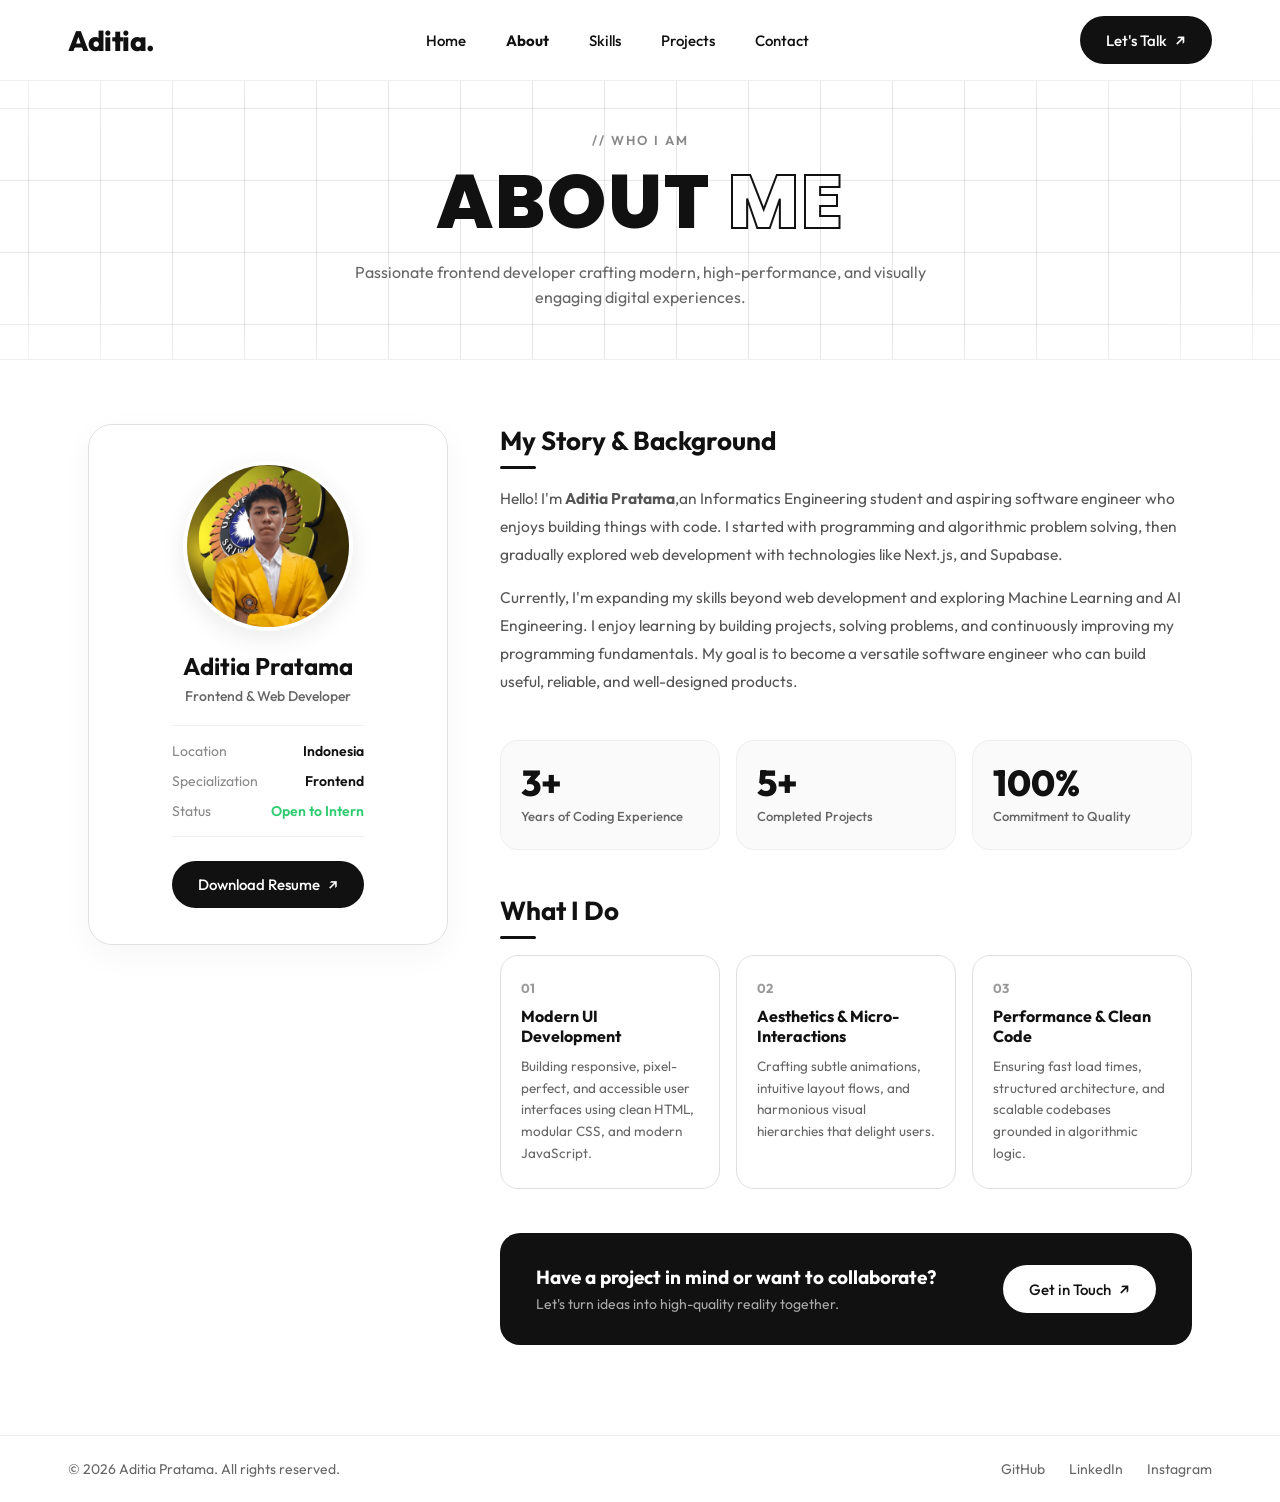
==== commit 4762a20a: "chore: change about-me description" ====
--- a/about.html
+++ b/about.html
@@ -83,10 +83,10 @@
                 <div class="about-block">
                     <h3 class="about-heading">My Story & Background</h3>
                     <p class="about-text">
-                        Hello! I'm <strong>Aditia Pratama</strong>, a developer dedicated to building responsive, accessible, and aesthetically pleasing web interfaces. My journey began with a curiosity for algorithmic problem solving and has evolved into deep exploration of frontend engineering and clean web design.
+                        Hello! I'm <strong>Aditia Pratama</strong>,an Informatics Engineering student and aspiring software engineer who enjoys building things with code. I started with programming and algorithmic problem solving, then gradually explored web development with technologies like Next.js, and Supabase.
                     </p>
                     <p class="about-text">
-                        I believe great digital products emerge at the intersection of precise logic and intuitive design. Every project is an opportunity to write clean, maintainable code while delivering fluid user interactions.
+                        Currently, I'm expanding my skills beyond web development and exploring Machine Learning and AI Engineering. I enjoy learning by building projects, solving problems, and continuously improving my programming fundamentals. My goal is to become a versatile software engineer who can build useful, reliable, and well-designed products.
                     </p>
                 </div>
 
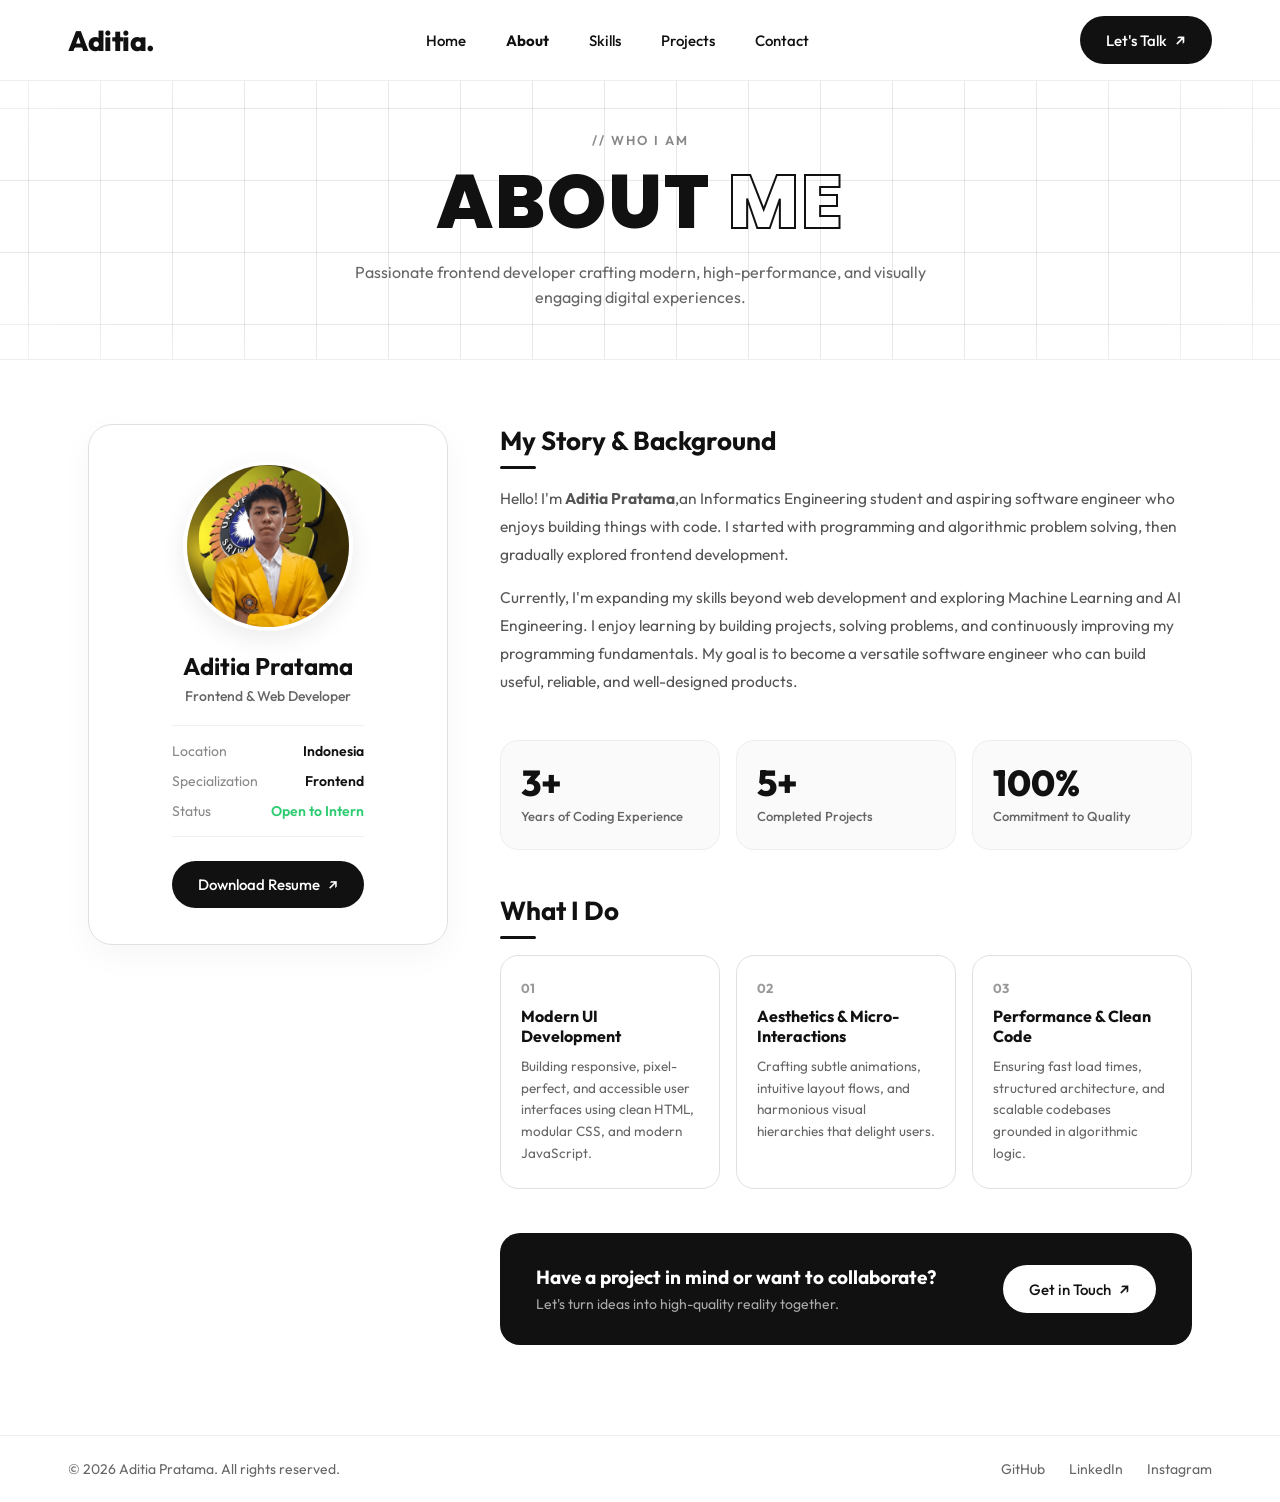
==== commit f8c5bc40: "chore: update about-me story" ====
--- a/about.html
+++ b/about.html
@@ -83,7 +83,7 @@
                 <div class="about-block">
                     <h3 class="about-heading">My Story & Background</h3>
                     <p class="about-text">
-                        Hello! I'm <strong>Aditia Pratama</strong>,an Informatics Engineering student and aspiring software engineer who enjoys building things with code. I started with programming and algorithmic problem solving, then gradually explored web development with technologies like Next.js, and Supabase.
+                        Hello! I'm <strong>Aditia Pratama</strong>,an Informatics Engineering student and aspiring software engineer who enjoys building things with code. I started with programming and algorithmic problem solving, then gradually explored frontend development. 
                     </p>
                     <p class="about-text">
                         Currently, I'm expanding my skills beyond web development and exploring Machine Learning and AI Engineering. I enjoy learning by building projects, solving problems, and continuously improving my programming fundamentals. My goal is to become a versatile software engineer who can build useful, reliable, and well-designed products.
--- a/css/style.css
+++ b/css/style.css
@@ -109,7 +109,7 @@
    ======================================== */
 .hero {
     position: relative;
-    padding: 116px 68px 48px;
+    padding: 110px 24px 48px;
     flex: 1;
     display: flex;
     flex-direction: column;
@@ -123,8 +123,8 @@
     position: absolute;
     inset: 0;
     background-image: 
-        linear-gradient(to right, rgba(17, 17, 17, 0.13) 1px, transparent 1px),
-        linear-gradient(to bottom, rgba(17, 17, 17, 0.13) 1px, transparent 1px);
+        linear-gradient(to right, rgba(17, 17, 17, 0.1) 1px, transparent 1px),
+        linear-gradient(to bottom, rgba(17, 17, 17, 0.1) 1px, transparent 1px);
     background-size: 72px 72px;
     background-position: center center;
     mask-image: radial-gradient(ellipse 90% 80% at 50% 50%, #000 60%, transparent 100%);
@@ -141,12 +141,12 @@
     justify-content: center;
     gap: 16px;
     font-family: "Poppins", "Outfit", "Montserrat", Arial, Helvetica, sans-serif;
-    font-size: clamp(60px, 8.5vw, 120px);
+    font-size: clamp(52px, 7.5vw, 110px);
     line-height: 1;
     font-weight: 800;
     letter-spacing: 2px;
     text-transform: uppercase;
-    animation: reveal-down 0.7s ease-out both;
+    animation: reveal-down 0.7s 0.1s ease-out both;
 }
 
 .outline-text {
@@ -158,28 +158,141 @@
     color: #111111;
 }
 
-/* Hero content */
-.hero-content {
+/* Hero Main Layout */
+.hero-main-layout {
+    position: relative;
+    z-index: 2;
+    display: grid;
+    grid-template-columns: 1.15fr 360px 1fr;
+    gap: 36px;
+    align-items: center;
+    max-width: 1240px;
+    width: 100%;
+    margin: 32px auto 0;
+}
+
+/* Left Card: Intro, CTAs, Highlights */
+.hero-intro-card {
+    display: flex;
+    flex-direction: column;
+    animation: reveal-left 0.7s 0.25s ease-out both;
+}
+
+.hero-role-tag {
+    font-size: 12.5px;
+    font-weight: 700;
+    letter-spacing: 2px;
+    color: #888888;
+    margin-bottom: 8px;
+    text-transform: uppercase;
+}
+
+.hero-headline {
+    font-size: clamp(20px, 1.8vw, 25px);
+    font-weight: 700;
+    line-height: 1.35;
+    color: #111111;
+    margin-bottom: 12px;
+}
+
+.hero-bio {
+    font-size: 14.5px;
+    color: #666666;
+    line-height: 1.6;
+    margin-bottom: 22px;
+}
+
+.hero-cta-buttons {
+    display: flex;
+    flex-wrap: wrap;
+    gap: 12px;
+    margin-bottom: 0;
+}
+
+.btn-hero-primary {
+    display: inline-flex;
+    align-items: center;
+    justify-content: center;
+    gap: 8px;
+    background-color: #111111;
+    color: #ffffff;
+    padding: 12px 24px;
+    border-radius: 30px;
+    font-size: 14.5px;
+    font-weight: 600;
+    transition: transform 0.25s ease, background-color 0.25s ease;
+}
+
+.btn-hero-primary:hover {
+    background-color: #333333;
+    transform: translateY(-2px);
+}
+
+.btn-hero-secondary {
+    display: inline-flex;
+    align-items: center;
+    justify-content: center;
+    gap: 8px;
+    background-color: #ffffff;
+    color: #111111;
+    border: 1px solid #dcdcdc;
+    padding: 12px 22px;
+    border-radius: 30px;
+    font-size: 14.5px;
+    font-weight: 600;
+    transition: transform 0.25s ease, border-color 0.25s ease;
+}
+
+.btn-hero-secondary:hover {
+    border-color: #111111;
+    transform: translateY(-2px);
+}
+
+/* Center Avatar Area - STRICTLY CIRCULAR PHOTO */
+.hero-avatar-area {
+    position: relative;
+    width: 340px;
+    height: 340px;
+    margin: 0 auto;
+    display: flex;
+    align-items: center;
+    justify-content: center;
+    animation: photo-enter 0.8s 0.2s ease-out both;
+}
+
+.hero-avatar-glow {
+    position: absolute;
+    inset: 10px;
+    border-radius: 50%;
+    background: radial-gradient(circle, rgba(0, 0, 0, 0.05) 0%, rgba(0, 0, 0, 0) 70%);
+    filter: blur(20px);
+    pointer-events: none;
+    z-index: 0;
+}
+
+.hero-avatar-ring {
     position: relative;
     z-index: 1;
-    display: flex;
-    align-items: flex-end;
+    width: 100%;
+    height: 100%;
+    border-radius: 50%;
+    padding: 10px;
+    border: 1.5px dashed rgba(17, 17, 17, 0.25);
+    display: flex;
+    align-items: center;
     justify-content: center;
-    margin-top: 40px;
-}
-
-/* Profile photo */
+    animation: float 4.5s ease-in-out infinite;
+}
+
 .hero-photo {
+    width: 100%;
+    height: 100%;
+    border-radius: 50%;
+    overflow: hidden;
+    background-color: #ededed;
+    border: 5px solid #ffffff;
+    box-shadow: 0 16px 36px rgba(0, 0, 0, 0.1);
     position: relative;
-    margin-top: 20px;
-    width: 360px;
-    height: 360px;
-    flex-shrink: 0;
-    z-index: 1;
-    overflow: hidden;
-    border-radius: 50%;
-    background-color: #eeeeee;
-    animation: photo-enter 0.8s 0.15s ease-out both, float 4s 1s ease-in-out infinite;
 }
 
 .hero-photo img {
@@ -192,29 +305,97 @@
 }
 
 .hero-photo:hover img {
-    transform: scale(1.06);
-}
-
-/* Intro content */
-.hero-left {
-    position: absolute;
-    left: 0;
-    bottom: 60px;
-    max-width: 300px;
-    animation: reveal-left 0.7s 0.3s ease-out both;
-}
-
-.hero-left h2 {
-    font-size: 32px;
+    transform: scale(1.07);
+}
+
+/* Right: Connect Card */
+.hero-connect-card {
+    background-color: #fafafa;
+    border: 1px solid #ebebeb;
+    border-radius: 20px;
+    padding: 20px 18px;
+    display: flex;
+    flex-direction: column;
+    box-shadow: 0 4px 18px rgba(0, 0, 0, 0.02);
+    animation: reveal-right 0.7s 0.35s ease-out both;
+    max-width: 310px;
+    width: 100%;
+    justify-self: end;
+}
+
+.connect-header {
+    display: flex;
+    align-items: center;
+    justify-content: space-between;
+    margin-bottom: 14px;
+    padding-bottom: 10px;
+    border-bottom: 1px solid #eeeeee;
+}
+
+.connect-tag {
+    font-size: 11px;
     font-weight: 700;
-    margin-bottom: 14px;
-}
-
-.hero-left p {
-    font-size: 15px;
-    color: #666666;
-    line-height: 1.5;
-    margin-bottom: 24px;
+    letter-spacing: 1.5px;
+    color: #888888;
+}
+
+.connect-title {
+    font-size: 13px;
+    font-weight: 600;
+    color: #111111;
+}
+
+.hero-social-grid {
+    display: flex;
+    flex-direction: column;
+    gap: 10px;
+}
+
+.hero-social-card {
+    display: flex;
+    align-items: center;
+    gap: 12px;
+    background-color: #ffffff;
+    border: 1px solid #e4e4e4;
+    border-radius: 12px;
+    padding: 10px 14px;
+    text-decoration: none;
+    transition: transform 0.25s ease, border-color 0.25s ease, box-shadow 0.25s ease;
+}
+
+.hero-social-card:hover {
+    border-color: #111111;
+    transform: translateX(4px);
+    box-shadow: 0 4px 14px rgba(0, 0, 0, 0.06);
+}
+
+.hero-social-icon-wrap {
+    width: 32px;
+    height: 32px;
+    border-radius: 8px;
+    background-color: #f4f4f4;
+    display: flex;
+    align-items: center;
+    justify-content: center;
+    flex-shrink: 0;
+}
+
+.hero-social-info {
+    display: flex;
+    flex-direction: column;
+    flex: 1;
+}
+
+.hero-social-name {
+    font-size: 13px;
+    font-weight: 600;
+    color: #111111;
+    line-height: 1.2;
+}
+
+.hero-social-handle {
+    font-size: 11px;
+    color: #888888;
 }
 
 .btn-collab {
@@ -238,17 +419,6 @@
 .btn-talk:hover {
     background-color: #333333;
     transform: translateY(-3px);
-}
-
-/* Social links */
-.hero-social {
-    position: absolute;
-    right: 0;
-    bottom: 60px;
-    display: flex;
-    flex-direction: column;
-    gap: 14px;
-    animation: reveal-right 0.7s 0.45s ease-out both;
 }
 
 .social-link {
@@ -741,28 +911,11 @@
     padding: 7px;
 }
 
-.skill-icon-badge.text-badge {
-    background-color: #111111;
-    color: #ffffff;
-    border: none;
-    padding: 0;
-}
-
 .skill-icon-img {
     width: 100%;
     height: 100%;
     object-fit: contain;
     display: block;
-}
-
-.skill-level-tag {
-    font-size: 12px;
-    font-weight: 600;
-    padding: 4px 12px;
-    border-radius: 20px;
-    background-color: #f6f6f6;
-    color: #555555;
-    border: 1px solid #e8e8e8;
 }
 
 .skill-name {
@@ -1033,6 +1186,23 @@
 .btn-project-code:hover {
     border-color: #111111;
     transform: translateY(-2px);
+}
+
+.btn-project-private {
+    background-color: #f7f7f7;
+    border: 1px solid #e5e5e5;
+    color: #888888;
+    cursor: not-allowed;
+    user-select: none;
+}
+
+.btn-project-private:hover {
+    transform: none;
+    border-color: #e5e5e5;
+}
+
+.btn-project-private .social-icon {
+    opacity: 0.5;
 }
 
 .btn-project-demo {
@@ -1376,61 +1546,50 @@
 
     /* Hero section tablet */
     .hero {
-        padding: 104px 32px 36px;
-        display: flex;
-        flex-direction: column;
-        align-items: center;
+        padding: 120px 28px 36px;
     }
 
     .hero-title {
-        font-size: clamp(48px, 9vw, 84px);
+        font-size: clamp(44px, 8.5vw, 76px);
         letter-spacing: 1px;
         text-align: center;
     }
 
-    .hero-content {
-        display: flex;
-        flex-direction: column;
+    .hero-main-layout {
+        grid-template-columns: 1fr;
+        max-width: 600px;
+        gap: 32px;
+        margin-top: 24px;
+        text-align: center;
+    }
+
+    .hero-avatar-area {
+        order: 1;
+        width: min(300px, 60vw);
+        height: min(300px, 60vw);
+        margin: 10px auto;
+    }
+
+    .hero-intro-card {
+        order: 2;
         align-items: center;
-        margin-top: 24px;
+    }
+
+    .hero-cta-buttons {
+        justify-content: center;
+    }
+
+    .hero-connect-card {
+        order: 3;
+        max-width: 500px;
         width: 100%;
-    }
-
-    .hero-photo {
-        order: 1;
-        width: min(340px, 50vw);
-        height: min(340px, 50vw);
-        margin: 20px auto 28px;
-    }
-
-    .hero-left {
-        position: static;
-        order: 2;
-        max-width: 580px;
-        width: 100%;
-        text-align: center;
-        margin-bottom: 28px;
-    }
-
-    .hero-left h2 {
-        font-size: 30px;
-        margin-bottom: 12px;
-    }
-
-    .hero-left p {
-        font-size: 15px;
-        line-height: 1.6;
-        margin-bottom: 20px;
-    }
-
-    .hero-social {
-        position: static;
-        order: 3;
-        flex-direction: row;
-        flex-wrap: wrap;
-        justify-content: center;
-        gap: 12px;
-        width: 100%;
+        margin: 0 auto;
+    }
+
+    .hero-social-grid {
+        display: grid;
+        grid-template-columns: repeat(2, 1fr);
+        gap: 10px;
     }
 
     .social-link {
@@ -1528,27 +1687,43 @@
     }
 
     .hero {
-        padding: 92px 18px 28px;
+        padding: 110px 18px 28px;
     }
 
     .hero-title {
-        font-size: clamp(38px, 12vw, 56px);
+        font-size: clamp(34px, 11vw, 50px);
         line-height: 0.95;
     }
 
-    .hero-photo {
-        width: min(280px, 72vw);
-        height: min(280px, 72vw);
-        margin-top: 24px;
-        margin-bottom: 20px;
-    }
-
-    .hero-left h2 {
-        font-size: 24px;
-    }
-
-    .hero-social {
-        gap: 10px;
+    .hero-main-layout {
+        gap: 24px;
+    }
+
+    .hero-avatar-area {
+        width: min(250px, 70vw);
+        height: min(250px, 70vw);
+    }
+
+    .hero-headline {
+        font-size: 19px;
+    }
+
+    .hero-bio {
+        font-size: 13.5px;
+    }
+
+    .hero-cta-buttons {
+        flex-direction: column;
+        width: 100%;
+    }
+
+    .btn-hero-primary,
+    .btn-hero-secondary {
+        width: 100%;
+    }
+
+    .hero-connect-card {
+        display: none;
     }
 
     .social-link {
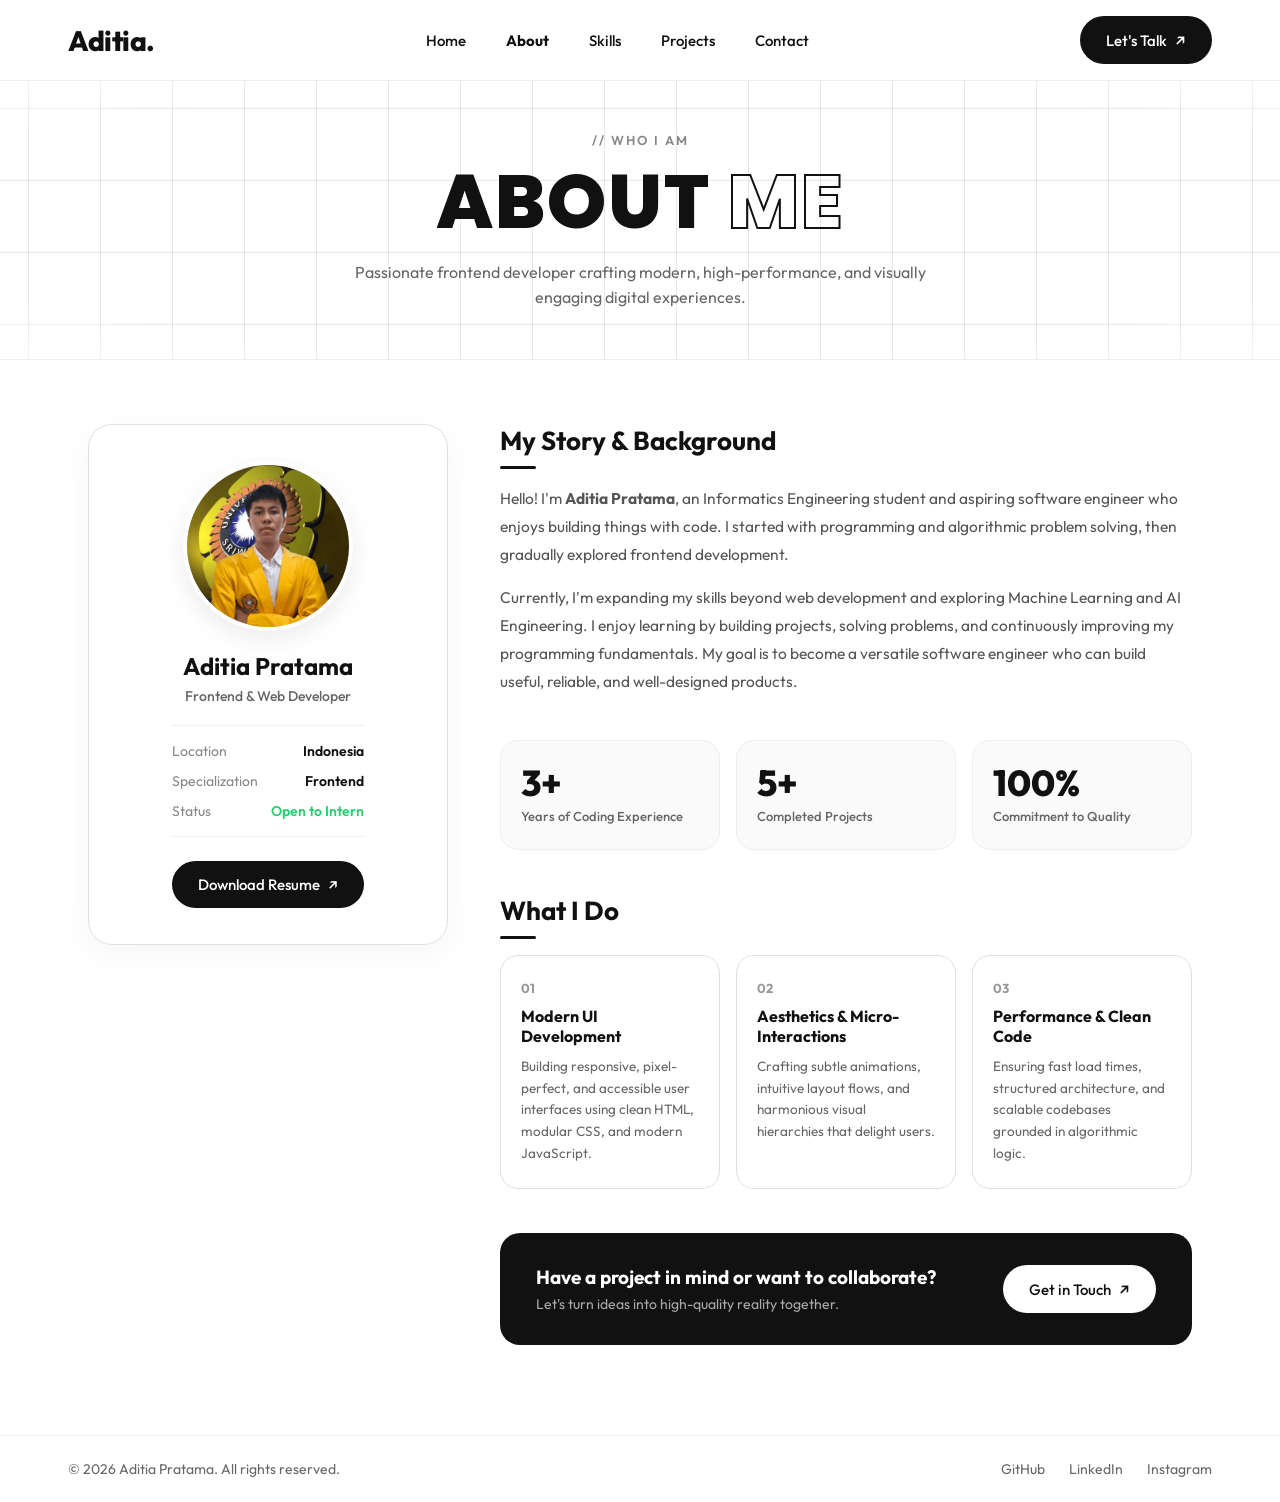
==== commit bb88c291: "docs: update README.md" ====
--- a/about.html
+++ b/about.html
@@ -83,7 +83,7 @@
                 <div class="about-block">
                     <h3 class="about-heading">My Story & Background</h3>
                     <p class="about-text">
-                        Hello! I'm <strong>Aditia Pratama</strong>,an Informatics Engineering student and aspiring software engineer who enjoys building things with code. I started with programming and algorithmic problem solving, then gradually explored frontend development. 
+                        Hello! I'm <strong>Aditia Pratama</strong>, an Informatics Engineering student and aspiring software engineer who enjoys building things with code. I started with programming and algorithmic problem solving, then gradually explored frontend development. 
                     </p>
                     <p class="about-text">
                         Currently, I'm expanding my skills beyond web development and exploring Machine Learning and AI Engineering. I enjoy learning by building projects, solving problems, and continuously improving my programming fundamentals. My goal is to become a versatile software engineer who can build useful, reliable, and well-designed products.
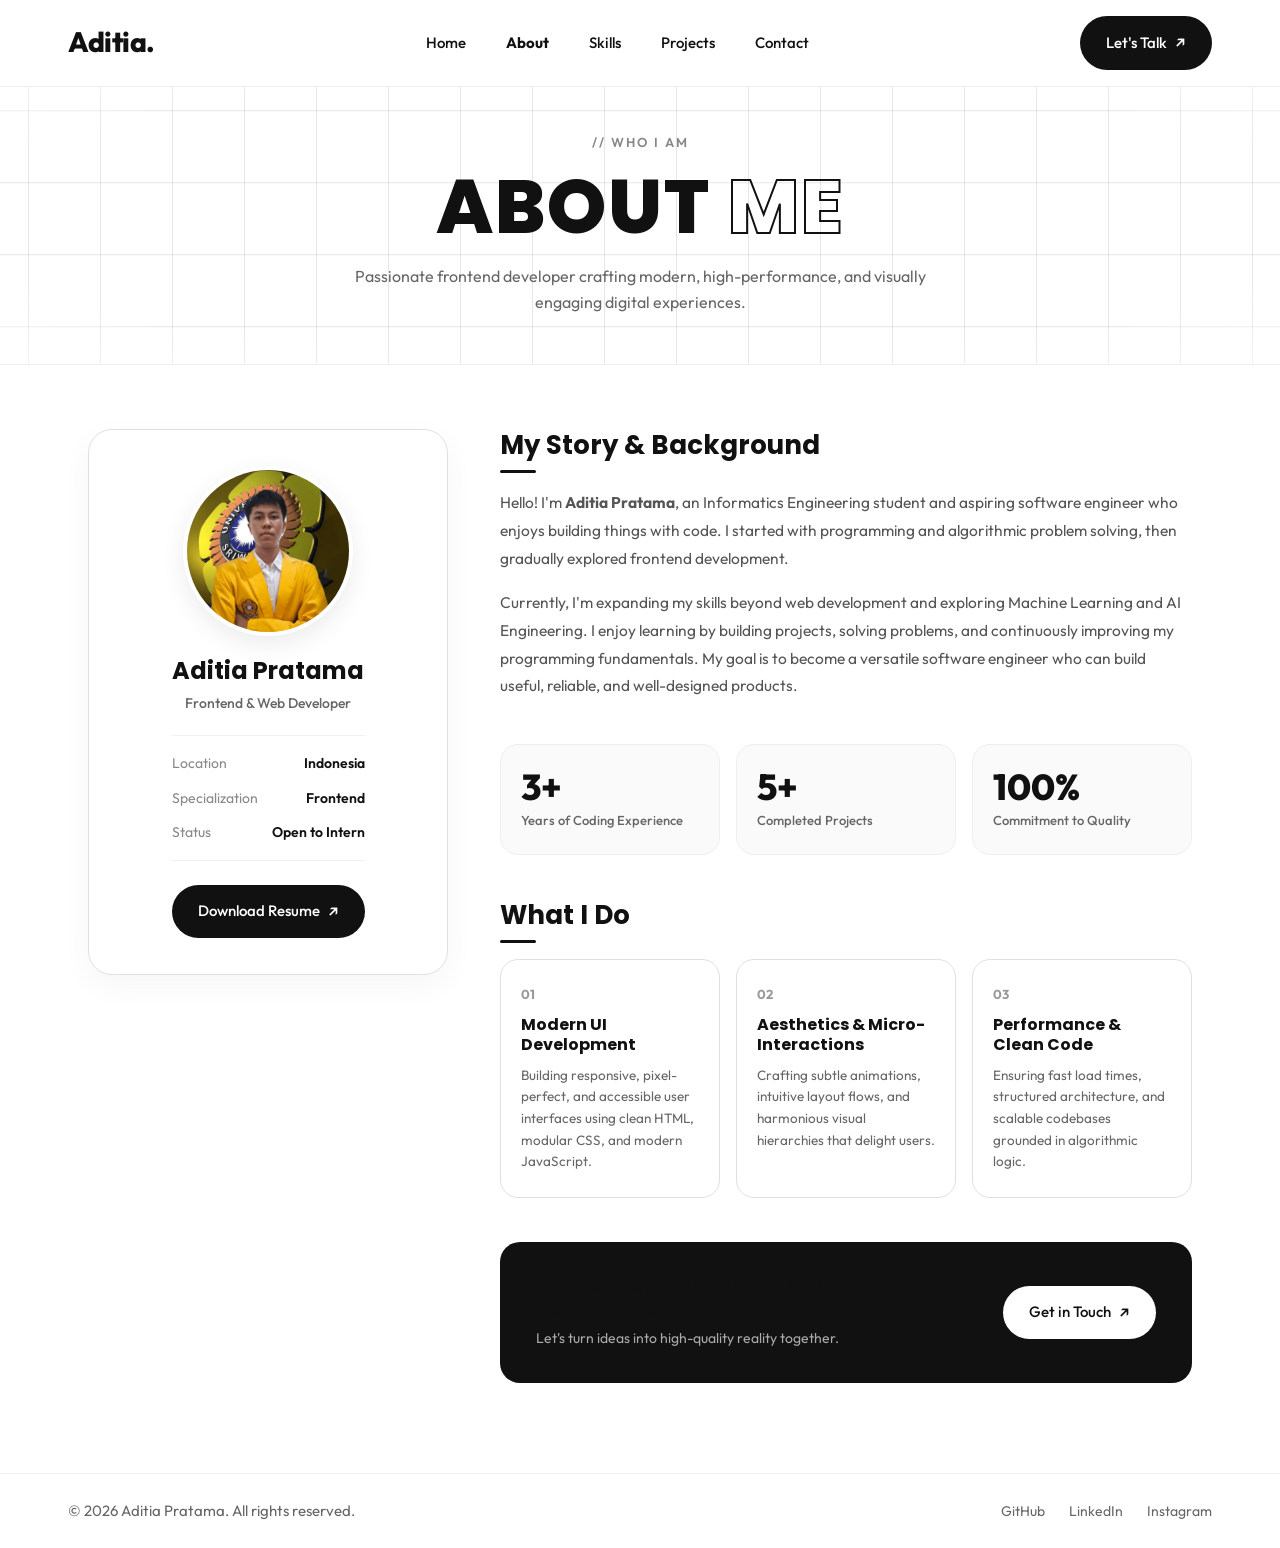
==== commit ff32277f: "chore: implement all css selector and refinement" ====
--- a/about.html
+++ b/about.html
@@ -5,6 +5,7 @@
     <meta charset="UTF-8">
     <meta name="viewport" content="width=device-width, initial-scale=1.0">
     <title>About Me - Aditia Pratama</title>
+    <link rel="icon" href="img/favicon.png" type="image/png">
     <link rel="stylesheet" href="css/style.css">
     <link rel="preconnect" href="https://fonts.googleapis.com">
     <link rel="preconnect" href="https://fonts.gstatic.com" crossorigin>
@@ -15,7 +16,7 @@
 
 <body>
     <!-- ===== NAVBAR ===== -->
-    <header class="navbar">
+    <header class="navbar" id="header">
         <input type="checkbox" id="nav-toggle" class="nav-toggle">
         <a href="index.html" class="nav-brand">Aditia.</a>
 
@@ -141,7 +142,7 @@
     </main>
 
     <!-- ===== FOOTER ===== -->
-    <footer class="footer">
+    <footer class="footer" id="footer">
         <div class="footer-container">
             <p class="footer-copy">&copy; 2026 Aditia Pratama. All rights reserved.</p>
             <div class="footer-links">
--- a/css/style.css
+++ b/css/style.css
@@ -1,5 +1,18 @@
+/* ==========================================================================
+   PORTFOLIO STYLESHEET - ADITIA PRATAMA
+   --------------------------------------------------------------------------
+   Demonstrasi Penggunaan Selector CSS:
+   a) Element selector      : body, h1, h2, h3, p, a, img, button, input, textarea, header, footer, nav, section, article, aside
+   b) Class selector        : .navbar, .card, .highlight, .hero-title, .stat-card, .skill-card, .project-card, .btn-talk
+   c) ID selector           : #header, #footer, #nav-toggle, #contact-form, #contact-name, #contact-email, #contact-subject, #contact-message, #form-status
+   d) Descendant selector   : header nav a, .nav-menu a, .footer-links a, .contact-form .form-row, .skills-grid .skill-card, .projects-grid .project-card
+   e) Group selector        : h1, h2, h3 / input, textarea / .btn-hero-primary, .btn-hero-secondary / .btn-collab, .btn-talk
+   f) Pseudo-class selector : a:hover, button:active, input:focus, .nav-toggle:checked, .menu-toggle span:nth-child(1), .stat-card:hover
+   g) Attribute selector    : input[type="text"], input[type="email"], input[type="checkbox"], a[target="_blank"], button[type="submit"]
+   ========================================================================== */
+
 /* ========================================
-   Reset & Base
+   1. RESET, BASE & ELEMENT SELECTORS (a, e)
    ======================================== */
 * {
     margin: 0;
@@ -7,6 +20,11 @@
     box-sizing: border-box;
 }
 
+html {
+    scroll-behavior: smooth;
+}
+
+/* [a) Element Selector: body] */
 body {
     font-family: "Outfit", "Poppins", "Montserrat", Arial, Helvetica, sans-serif;
     background-color: #ffffff;
@@ -15,31 +33,154 @@
     min-height: 100vh;
     display: flex;
     flex-direction: column;
-}
-
+    line-height: 1.6;
+}
+
+/* [e) Group Selector: h1, h2, h3, h4, h5, h6] */
+h1,
+h2,
+h3,
+h4,
+h5,
+h6 {
+    font-family: "Poppins", "Outfit", "Montserrat", Arial, Helvetica, sans-serif;
+    color: #111111;
+    line-height: 1.25;
+}
+
+/* [a) Element Selector: h1] */
+h1 {
+    font-weight: 800;
+}
+
+/* [a) Element Selector: h2] */
+h2 {
+    font-weight: 700;
+}
+
+/* [a) Element Selector: h3] */
+h3 {
+    font-weight: 700;
+}
+
+/* [a) Element Selector: p] */
+p {
+    color: #666666;
+    font-size: 15px;
+    line-height: 1.7;
+}
+
+/* [a) Element Selector: a] */
 a {
     text-decoration: none;
     color: inherit;
+    transition: color 0.25s ease, opacity 0.25s ease;
+}
+
+/* [a) Element Selector: img] */
+img {
+    max-width: 100%;
+    display: block;
+}
+
+/* [a) Element Selector: button] */
+button {
+    font-family: inherit;
+    border: none;
+    background: none;
+    cursor: pointer;
+}
+
+/* [e) Group Selector: input, textarea] */
+input,
+textarea {
+    font-family: inherit;
+    font-size: 14px;
+    color: #111111;
+    outline: none;
+}
+
+/* [e) Group Selector: header, footer, nav, section, article, aside] */
+header,
+footer,
+nav,
+section,
+article,
+aside {
+    display: block;
 }
 
 /* ========================================
-   Navigation
+   2. REUSABLE UTILITIES & CLASS SELECTORS (b)
    ======================================== */
+/* [b) Class Selector: .card] */
+.card {
+    background-color: #ffffff;
+    border: 1px solid #e0e0e0;
+    border-radius: 20px;
+    transition: transform 0.25s ease, border-color 0.25s ease, box-shadow 0.25s ease;
+}
+
+/* [b) Class Selector: .highlight] */
+.highlight {
+    color: #111111;
+    font-weight: 700;
+}
+
+.text-green {
+    color: #2ecc71;
+}
+
+.outline-text {
+    color: transparent;
+    -webkit-text-stroke: 2px #111111;
+}
+
+.solid-text {
+    color: #111111;
+}
+
+.social-icon {
+    width: 18px;
+    height: 18px;
+    object-fit: contain;
+    display: inline-block;
+    flex-shrink: 0;
+}
+
+/* ========================================
+   3. NAVIGATION & HEADER (#header, ID & Descendant) (b, c, d, f, g)
+   ======================================== */
+/* [c) ID Selector: #header] */
+#header {
+    position: fixed;
+    top: 0;
+    left: 0;
+    width: 100%;
+    z-index: 1000;
+    display: flex;
+    align-items: center;
+    justify-content: space-between;
+    padding: 16px 68px;
+    background-color: #ffffff;
+    border-bottom: 1px solid #eeeeee;
+}
+
+/* [b) Class Selector: .navbar] */
 .navbar {
     position: fixed;
     top: 0;
     left: 0;
     width: 100%;
     z-index: 1000;
-    display: flex;
-    align-items: center;
-    justify-content: space-between;
-    padding: 16px 68px;
-    background-color: #ffffff;
-    border-bottom: 1px solid #eeeeee;
-}
-
-.nav-toggle,
+}
+
+/* [c) ID Selector: #nav-toggle & g) Attribute Selector: input[type="checkbox"]] */
+#nav-toggle,
+input[type="checkbox"].nav-toggle {
+    display: none;
+}
+
 .menu-toggle {
     display: none;
 }
@@ -55,6 +196,7 @@
     transition: opacity 0.25s ease, transform 0.25s ease;
 }
 
+/* [f) Pseudo-class Selector: .nav-brand:hover] */
 .nav-brand:hover {
     opacity: 0.75;
     transform: translateY(-1px);
@@ -68,6 +210,8 @@
     font-weight: 500;
 }
 
+/* [d) Descendant Selector: header nav a / .nav-menu a] */
+header nav a,
 .nav-menu a {
     display: flex;
     align-items: center;
@@ -75,19 +219,27 @@
     transition: color 0.25s ease, transform 0.25s ease;
 }
 
+/* [f) Pseudo-class Selector: .nav-menu a:hover] */
 .nav-menu a:hover {
     color: #777777;
     transform: translateY(-2px);
 }
 
+/* [f) Pseudo-class Selector: .nav-menu a.active] */
 .nav-menu a.active {
     font-weight: 700;
     color: #111111;
 }
 
+/* ========================================
+   4. BUTTONS & INTERACTION (b, e, f, g)
+   ======================================== */
+/* [e) Group Selector: .btn-collab, .btn-talk] */
+.btn-collab,
 .btn-talk {
-    display: flex;
-    align-items: center;
+    display: inline-flex;
+    align-items: center;
+    justify-content: center;
     gap: 8px;
     border: none;
     background-color: #111111;
@@ -97,15 +249,39 @@
     font-family: inherit;
     font-size: 15px;
     font-weight: 500;
-    transition: transform 0.25s ease, background-color 0.25s ease;
-}
-
-.btn-talk .arrow {
+    cursor: pointer;
+    transition: transform 0.25s ease, background-color 0.25s ease, box-shadow 0.25s ease;
+}
+
+/* [e) Group Selector + f) Pseudo-class Selector: .btn-collab:hover, .btn-talk:hover] */
+.btn-collab:hover,
+.btn-talk:hover {
+    background-color: #333333;
+    transform: translateY(-3px);
+    box-shadow: 0 8px 20px rgba(0, 0, 0, 0.12);
+}
+
+/* [f) Pseudo-class Selector: button:active] */
+button:active,
+.btn-collab:active,
+.btn-talk:active,
+.btn-hero-primary:active,
+.btn-hero-secondary:active {
+    transform: scale(0.97);
+}
+
+.btn-talk .arrow,
+.btn-collab .arrow {
     font-size: 16px;
 }
 
+.btn-full {
+    width: 100%;
+    justify-content: center;
+}
+
 /* ========================================
-   Hero
+   5. HERO SECTION (a, b, d, e, f)
    ======================================== */
 .hero {
     position: relative;
@@ -117,7 +293,6 @@
     overflow: hidden;
 }
 
-/* Tech Line Grid Background (No Dots) */
 .hero::before {
     content: "";
     position: absolute;
@@ -133,6 +308,7 @@
     z-index: 0;
 }
 
+/* [b) Class Selector: .hero-title] */
 .hero-title {
     position: relative;
     z-index: 2;
@@ -140,7 +316,6 @@
     flex-wrap: wrap;
     justify-content: center;
     gap: 16px;
-    font-family: "Poppins", "Outfit", "Montserrat", Arial, Helvetica, sans-serif;
     font-size: clamp(52px, 7.5vw, 110px);
     line-height: 1;
     font-weight: 800;
@@ -149,16 +324,6 @@
     animation: reveal-down 0.7s 0.1s ease-out both;
 }
 
-.outline-text {
-    color: transparent;
-    -webkit-text-stroke: 2px #111111;
-}
-
-.solid-text {
-    color: #111111;
-}
-
-/* Hero Main Layout */
 .hero-main-layout {
     position: relative;
     z-index: 2;
@@ -171,7 +336,7 @@
     margin: 32px auto 0;
 }
 
-/* Left Card: Intro, CTAs, Highlights */
+/* Left Hero Intro */
 .hero-intro-card {
     display: flex;
     flex-direction: column;
@@ -202,6 +367,8 @@
     margin-bottom: 22px;
 }
 
+/* [d) Descendant Selector: .hero-intro-card .hero-cta-buttons] */
+.hero-intro-card .hero-cta-buttons,
 .hero-cta-buttons {
     display: flex;
     flex-wrap: wrap;
@@ -209,46 +376,45 @@
     margin-bottom: 0;
 }
 
-.btn-hero-primary {
+/* [e) Group Selector: .btn-hero-primary, .btn-hero-secondary] */
+.btn-hero-primary,
+.btn-hero-secondary {
     display: inline-flex;
     align-items: center;
     justify-content: center;
     gap: 8px;
-    background-color: #111111;
-    color: #ffffff;
     padding: 12px 24px;
     border-radius: 30px;
     font-size: 14.5px;
     font-weight: 600;
-    transition: transform 0.25s ease, background-color 0.25s ease;
-}
-
+    transition: transform 0.25s ease, background-color 0.25s ease, border-color 0.25s ease;
+}
+
+.btn-hero-primary {
+    background-color: #111111;
+    color: #ffffff;
+}
+
+/* [f) Pseudo-class Selector: .btn-hero-primary:hover] */
 .btn-hero-primary:hover {
     background-color: #333333;
     transform: translateY(-2px);
 }
 
 .btn-hero-secondary {
-    display: inline-flex;
-    align-items: center;
-    justify-content: center;
-    gap: 8px;
     background-color: #ffffff;
     color: #111111;
     border: 1px solid #dcdcdc;
     padding: 12px 22px;
-    border-radius: 30px;
-    font-size: 14.5px;
-    font-weight: 600;
-    transition: transform 0.25s ease, border-color 0.25s ease;
-}
-
+}
+
+/* [f) Pseudo-class Selector: .btn-hero-secondary:hover] */
 .btn-hero-secondary:hover {
     border-color: #111111;
     transform: translateY(-2px);
 }
 
-/* Center Avatar Area - STRICTLY CIRCULAR PHOTO */
+/* Center Avatar Area */
 .hero-avatar-area {
     position: relative;
     width: 340px;
@@ -295,6 +461,7 @@
     position: relative;
 }
 
+/* [d) Descendant Selector: .hero-photo img] */
 .hero-photo img {
     width: 100%;
     height: 100%;
@@ -304,11 +471,12 @@
     transition: transform 0.4s ease;
 }
 
+/* [d) Descendant Selector + f) Pseudo-class: .hero-photo:hover img] */
 .hero-photo:hover img {
     transform: scale(1.07);
 }
 
-/* Right: Connect Card */
+/* Right Connect Card */
 .hero-connect-card {
     background-color: #fafafa;
     border: 1px solid #ebebeb;
@@ -363,6 +531,7 @@
     transition: transform 0.25s ease, border-color 0.25s ease, box-shadow 0.25s ease;
 }
 
+/* [f) Pseudo-class Selector: .hero-social-card:hover] */
 .hero-social-card:hover {
     border-color: #111111;
     transform: translateX(4px);
@@ -398,29 +567,7 @@
     color: #888888;
 }
 
-.btn-collab {
-    display: inline-flex;
-    align-items: center;
-    justify-content: center;
-    gap: 8px;
-    border: none;
-    background-color: #111111;
-    color: #ffffff;
-    padding: 14px 26px;
-    border-radius: 30px;
-    font-family: inherit;
-    font-size: 15px;
-    font-weight: 500;
-    cursor: pointer;
-    transition: transform 0.25s ease, background-color 0.25s ease;
-}
-
-.btn-collab:hover,
-.btn-talk:hover {
-    background-color: #333333;
-    transform: translateY(-3px);
-}
-
+/* Social Link Pill */
 .social-link {
     display: flex;
     align-items: center;
@@ -435,6 +582,7 @@
     transition: transform 0.25s ease, border-color 0.25s ease;
 }
 
+/* [f) Pseudo-class Selector: .social-link:hover] */
 .social-link:hover {
     border-color: #111111;
     transform: translateX(-6px);
@@ -445,6 +593,7 @@
     font-weight: 700;
 }
 
+/* [e) Group Selector + d) Descendant: .social-icon, .social-link img] */
 .social-icon,
 .social-link img {
     width: 18px;
@@ -455,8 +604,18 @@
 }
 
 /* ========================================
-   Footer
+   6. FOOTER SECTION (#footer, ID & Descendant) (c, d, f)
    ======================================== */
+/* [c) ID Selector: #footer] */
+#footer {
+    position: relative;
+    border-top: 1px solid #eeeeee;
+    padding: 24px 68px;
+    background-color: #ffffff;
+    margin-top: auto;
+}
+
+/* [b) Class Selector: .footer] */
 .footer {
     position: relative;
     border-top: 1px solid #eeeeee;
@@ -483,21 +642,24 @@
     gap: 24px;
 }
 
+/* [d) Descendant Selector: .footer-links a / #footer .footer-links a] */
+#footer .footer-links a,
 .footer-links a {
     color: #666666;
     transition: color 0.25s ease;
 }
 
+/* [f) Pseudo-class Selector: .footer-links a:hover] */
 .footer-links a:hover {
     color: #111111;
 }
 
 /* ========================================
-   Inner Pages Shared Styles
+   7. INNER PAGES SHARED STYLES (b, d)
    ======================================== */
 .page-main {
     flex: 1;
-    padding-top: 73px; /* Header height offset */
+    padding-top: 73px;
     display: flex;
     flex-direction: column;
 }
@@ -540,7 +702,6 @@
 .page-title {
     position: relative;
     z-index: 1;
-    font-family: "Poppins", "Outfit", "Montserrat", Arial, Helvetica, sans-serif;
     font-size: clamp(40px, 6.5vw, 76px);
     line-height: 1.1;
     font-weight: 800;
@@ -560,7 +721,7 @@
 }
 
 /* ========================================
-   About Page Layout
+   8. ABOUT PAGE LAYOUT (b, d, f)
    ======================================== */
 .about-container {
     max-width: 1240px;
@@ -573,7 +734,6 @@
     align-items: start;
 }
 
-/* Left: Profile Card */
 .about-profile-card {
     background-color: #ffffff;
     border: 1px solid #e0e0e0;
@@ -603,6 +763,7 @@
     box-shadow: 0 8px 24px rgba(0, 0, 0, 0.08);
 }
 
+/* [d) Descendant Selector: .about-photo img] */
 .about-photo img {
     width: 100%;
     height: 100%;
@@ -611,6 +772,7 @@
     transition: transform 0.4s ease;
 }
 
+/* [f) Pseudo-class Selector: .about-photo:hover img] */
 .about-photo:hover img {
     transform: scale(1.08);
 }
@@ -655,16 +817,6 @@
     color: #111111;
 }
 
-.text-green {
-    color: #2ecc71;
-}
-
-.btn-full {
-    width: 100%;
-    justify-content: center;
-}
-
-/* Right: Content */
 .about-content {
     display: flex;
     flex-direction: column;
@@ -708,6 +860,7 @@
     gap: 16px;
 }
 
+/* [b) Class Selector: .stat-card] */
 .stat-card {
     background-color: #fafafa;
     border: 1px solid #eeeeee;
@@ -719,6 +872,7 @@
     transition: transform 0.25s ease, border-color 0.25s ease, box-shadow 0.25s ease;
 }
 
+/* [f) Pseudo-class Selector: .stat-card:hover] */
 .stat-card:hover {
     transform: translateY(-4px);
     border-color: #111111;
@@ -757,6 +911,7 @@
     transition: transform 0.25s ease, border-color 0.25s ease, box-shadow 0.25s ease;
 }
 
+/* [f) Pseudo-class Selector: .pillar-card:hover] */
 .pillar-card:hover {
     transform: translateY(-4px);
     border-color: #111111;
@@ -815,7 +970,7 @@
 }
 
 /* ========================================
-   Skills Page Layout
+   9. SKILLS PAGE LAYOUT (b, d, f)
    ======================================== */
 .skills-page-container {
     max-width: 1240px;
@@ -863,12 +1018,14 @@
     color: #666666;
 }
 
+/* [d) Descendant Selector: .skills-grid .skill-card] */
 .skills-grid {
     display: grid;
     grid-template-columns: repeat(3, 1fr);
     gap: 20px;
 }
 
+/* [b) Class Selector: .skill-card] */
 .skill-card {
     background-color: #ffffff;
     border: 1px solid #e0e0e0;
@@ -880,6 +1037,7 @@
     transition: transform 0.25s ease, border-color 0.25s ease, box-shadow 0.25s ease;
 }
 
+/* [f) Pseudo-class Selector: .skill-card:hover] */
 .skill-card:hover {
     transform: translateY(-4px);
     border-color: #111111;
@@ -1004,6 +1162,7 @@
     display: block;
 }
 
+/* [f) Pseudo-class Selector: .chip:hover] */
 .chip:hover {
     transform: translateY(-2px);
     border-color: #111111;
@@ -1011,7 +1170,7 @@
 }
 
 /* ========================================
-   Projects Page Layout
+   10. PROJECTS PAGE LAYOUT (b, d, f)
    ======================================== */
 .projects-page-container {
     max-width: 1240px;
@@ -1049,12 +1208,14 @@
     letter-spacing: 0.5px;
 }
 
+/* [d) Descendant Selector: .projects-grid .project-card] */
 .projects-grid {
     display: grid;
     grid-template-columns: repeat(2, minmax(0, 1fr));
     gap: 24px;
 }
 
+/* [b) Class Selector: .project-card] */
 .project-card {
     display: flex;
     flex-direction: column;
@@ -1065,6 +1226,7 @@
     transition: transform 0.25s ease, border-color 0.25s ease, box-shadow 0.25s ease;
 }
 
+/* [f) Pseudo-class Selector: .project-card:hover] */
 .project-card:hover {
     transform: translateY(-5px);
     border-color: #111111;
@@ -1088,6 +1250,7 @@
     transition: transform 0.45s ease;
 }
 
+/* [d) Descendant Selector + f) Pseudo-class: .project-card:hover .project-image] */
 .project-card:hover .project-image {
     transform: scale(1.04);
 }
@@ -1183,6 +1346,7 @@
     color: #111111;
 }
 
+/* [f) Pseudo-class Selector: .btn-project-code:hover] */
 .btn-project-code:hover {
     border-color: #111111;
     transform: translateY(-2px);
@@ -1210,6 +1374,7 @@
     color: #ffffff;
 }
 
+/* [f) Pseudo-class Selector: .btn-project-demo:hover] */
 .btn-project-demo:hover {
     background-color: #333333;
     transform: translateY(-2px);
@@ -1224,7 +1389,7 @@
 }
 
 /* ========================================
-   Contact Page Layout
+   11. CONTACT PAGE & FORMS (a, b, c, d, e, f, g)
    ======================================== */
 .contact-container {
     max-width: 1240px;
@@ -1268,6 +1433,7 @@
     transition: border-color 0.25s ease, transform 0.25s ease, box-shadow 0.25s ease;
 }
 
+/* [f) Pseudo-class Selector: a.contact-method:hover] */
 a.contact-method:hover {
     border-color: #111111;
     transform: translateY(-2px);
@@ -1305,6 +1471,7 @@
     transform: translateY(-3px);
 }
 
+/* [b) Class Selector: .contact-form-card] */
 .contact-form-card {
     background-color: #ffffff;
     border: 1px solid #e0e0e0;
@@ -1329,18 +1496,24 @@
     line-height: 1.6;
 }
 
+/* [c) ID Selector: #contact-form & b) Class Selector: .contact-form] */
+#contact-form,
 .contact-form {
     display: flex;
     flex-direction: column;
     gap: 18px;
 }
 
+/* [d) Descendant Selector: .contact-form .form-row] */
+.contact-form .form-row,
 .form-row {
     display: grid;
     grid-template-columns: 1fr 1fr;
     gap: 16px;
 }
 
+/* [d) Descendant Selector: .contact-form .form-field] */
+.contact-form .form-field,
 .form-field {
     display: flex;
     flex-direction: column;
@@ -1350,6 +1523,9 @@
     color: #111111;
 }
 
+/* [g) Attribute Selectors: input[type="text"], input[type="email"] & e) Group Selector] */
+input[type="text"],
+input[type="email"],
 .form-field input,
 .form-field textarea {
     width: 100%;
@@ -1365,16 +1541,27 @@
     transition: border-color 0.25s ease, background-color 0.25s ease, box-shadow 0.25s ease;
 }
 
-.form-field input::placeholder,
-.form-field textarea::placeholder {
-    color: #999999;
-}
-
+/* [c) ID Selectors for form fields] */
+#contact-name,
+#contact-email,
+#contact-subject,
+#contact-message {
+    width: 100%;
+}
+
+/* [f) Pseudo-class Selector + g) Attribute Selector: input[type="text"]:focus, input[type="email"]:focus] */
+input[type="text"]:focus,
+input[type="email"]:focus,
 .form-field input:focus,
 .form-field textarea:focus {
     border-color: #111111;
     background-color: #ffffff;
     box-shadow: 0 0 0 3px rgba(17, 17, 17, 0.06);
+}
+
+.form-field input::placeholder,
+.form-field textarea::placeholder {
+    color: #999999;
 }
 
 .form-message {
@@ -1385,6 +1572,8 @@
     line-height: 1.6;
 }
 
+/* [c) ID Selector: #form-status] */
+#form-status,
 .form-status {
     min-height: 20px;
     font-size: 13px;
@@ -1396,15 +1585,24 @@
     margin-top: 4px;
 }
 
+/* [g) Attribute Selector: button[type="submit"]] */
+button[type="submit"] {
+    cursor: pointer;
+}
+
+/* [g) Attribute Selector: a[target="_blank"]] */
+a[target="_blank"] {
+    cursor: pointer;
+}
+
 /* ========================================
-   Animations
+   12. ANIMATIONS
    ======================================== */
 @keyframes reveal-down {
     from {
         opacity: 0;
         transform: translateY(-24px);
     }
-
     to {
         opacity: 1;
         transform: translateY(0);
@@ -1415,7 +1613,6 @@
     from {
         opacity: 0;
     }
-
     to {
         opacity: 1;
     }
@@ -1426,7 +1623,6 @@
     100% {
         transform: translateY(0);
     }
-
     50% {
         transform: translateY(-12px);
     }
@@ -1437,7 +1633,6 @@
         opacity: 0;
         transform: translateX(-28px);
     }
-
     to {
         opacity: 1;
         transform: translateX(0);
@@ -1449,7 +1644,6 @@
         opacity: 0;
         transform: translateX(28px);
     }
-
     to {
         opacity: 1;
         transform: translateX(0);
@@ -1468,9 +1662,10 @@
 }
 
 /* ========================================
-   Responsive (Tablet & Mobile)
+   13. RESPONSIVE MEDIA QUERIES (f, g)
    ======================================== */
 @media (max-width: 992px) {
+    #header,
     .navbar {
         padding: 20px 32px;
     }
@@ -1528,6 +1723,7 @@
         transform: none;
     }
 
+    /* [f) Pseudo-class: :checked and :nth-child] */
     .nav-toggle:checked ~ .nav-menu {
         display: flex;
     }
@@ -1603,6 +1799,7 @@
         transform: translateY(-3px);
     }
 
+    #footer,
     .footer {
         padding: 20px 32px;
     }
@@ -1672,6 +1869,7 @@
 }
 
 @media (max-width: 600px) {
+    #header,
     .navbar {
         padding: 16px 20px;
     }
@@ -1833,6 +2031,7 @@
         justify-content: center;
     }
 
+    #footer,
     .footer {
         padding: 18px 20px;
     }
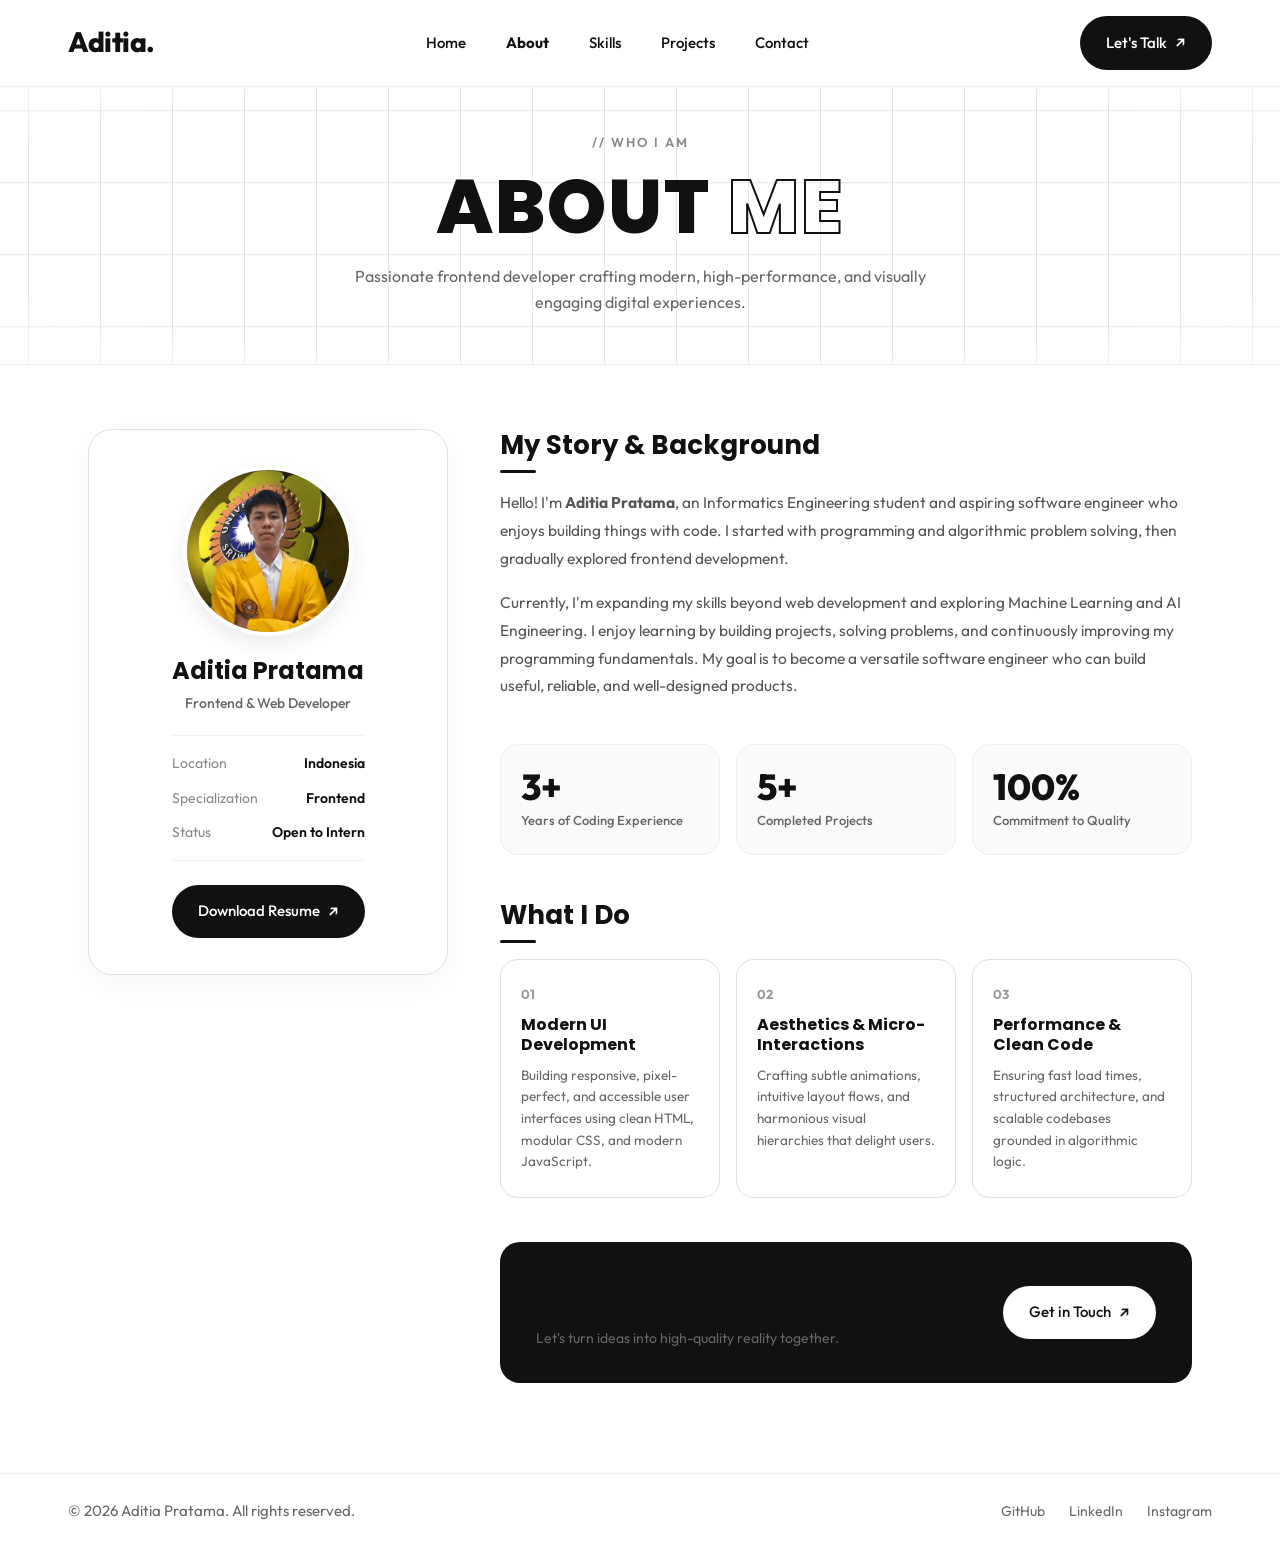
==== commit a34b9ce8: "feat: add simple line under contact heading" ====
--- a/about.html
+++ b/about.html
@@ -15,7 +15,6 @@
 </head>
 
 <body>
-    <!-- ===== NAVBAR ===== -->
     <header class="navbar" id="header">
         <input type="checkbox" id="nav-toggle" class="nav-toggle">
         <a href="index.html" class="nav-brand">Aditia.</a>
@@ -37,7 +36,6 @@
         <a href="contact.html" class="btn-talk">Let's Talk <span class="arrow">&#8599;</span></a>
     </header>
 
-    <!-- ===== ABOUT HERO / HEADER ===== -->
     <main class="page-main">
         <section class="page-header-section">
             <div class="section-tag">// WHO I AM</div>
@@ -45,9 +43,7 @@
             <p class="page-subtitle">Passionate frontend developer crafting modern, high-performance, and visually engaging digital experiences.</p>
         </section>
 
-        <!-- ===== ABOUT CONTENT SECTION ===== -->
         <section class="about-container">
-            <!-- Left: Profile & Quick Info -->
             <div class="about-profile-card">
                 <div class="about-photo-wrapper">
                     <div class="about-photo">
@@ -79,7 +75,6 @@
                 </div>
             </div>
 
-            <!-- Right: Biography & Story -->
             <div class="about-content">
                 <div class="about-block">
                     <h3 class="about-heading">My Story & Background</h3>
@@ -91,7 +86,6 @@
                     </p>
                 </div>
 
-                <!-- Stats Grid -->
                 <div class="about-stats-grid">
                     <div class="stat-card">
                         <span class="stat-number">3+</span>
@@ -107,7 +101,6 @@
                     </div>
                 </div>
 
-                <!-- What I Do / Core Pillars -->
                 <div class="about-block">
                     <h3 class="about-heading">What I Do</h3>
                     <div class="pillars-grid">
@@ -129,7 +122,6 @@
                     </div>
                 </div>
 
-                <!-- CTA Banner -->
                 <div class="about-cta-banner">
                     <div class="cta-text">
                         <h4>Have a project in mind or want to collaborate?</h4>
@@ -141,7 +133,6 @@
         </section>
     </main>
 
-    <!-- ===== FOOTER ===== -->
     <footer class="footer" id="footer">
         <div class="footer-container">
             <p class="footer-copy">&copy; 2026 Aditia Pratama. All rights reserved.</p>
--- a/css/style.css
+++ b/css/style.css
@@ -1,19 +1,4 @@
-/* ==========================================================================
-   PORTFOLIO STYLESHEET - ADITIA PRATAMA
-   --------------------------------------------------------------------------
-   Demonstrasi Penggunaan Selector CSS:
-   a) Element selector      : body, h1, h2, h3, p, a, img, button, input, textarea, header, footer, nav, section, article, aside
-   b) Class selector        : .navbar, .card, .highlight, .hero-title, .stat-card, .skill-card, .project-card, .btn-talk
-   c) ID selector           : #header, #footer, #nav-toggle, #contact-form, #contact-name, #contact-email, #contact-subject, #contact-message, #form-status
-   d) Descendant selector   : header nav a, .nav-menu a, .footer-links a, .contact-form .form-row, .skills-grid .skill-card, .projects-grid .project-card
-   e) Group selector        : h1, h2, h3 / input, textarea / .btn-hero-primary, .btn-hero-secondary / .btn-collab, .btn-talk
-   f) Pseudo-class selector : a:hover, button:active, input:focus, .nav-toggle:checked, .menu-toggle span:nth-child(1), .stat-card:hover
-   g) Attribute selector    : input[type="text"], input[type="email"], input[type="checkbox"], a[target="_blank"], button[type="submit"]
-   ========================================================================== */
-
-/* ========================================
-   1. RESET, BASE & ELEMENT SELECTORS (a, e)
-   ======================================== */
+/* Reset & Base */
 * {
     margin: 0;
     padding: 0;
@@ -24,7 +9,6 @@
     scroll-behavior: smooth;
 }
 
-/* [a) Element Selector: body] */
 body {
     font-family: "Outfit", "Poppins", "Montserrat", Arial, Helvetica, sans-serif;
     background-color: #ffffff;
@@ -36,7 +20,6 @@
     line-height: 1.6;
 }
 
-/* [e) Group Selector: h1, h2, h3, h4, h5, h6] */
 h1,
 h2,
 h3,
@@ -48,42 +31,32 @@
     line-height: 1.25;
 }
 
-/* [a) Element Selector: h1] */
 h1 {
     font-weight: 800;
 }
 
-/* [a) Element Selector: h2] */
-h2 {
-    font-weight: 700;
-}
-
-/* [a) Element Selector: h3] */
+h2,
 h3 {
     font-weight: 700;
 }
 
-/* [a) Element Selector: p] */
 p {
     color: #666666;
     font-size: 15px;
     line-height: 1.7;
 }
 
-/* [a) Element Selector: a] */
 a {
     text-decoration: none;
     color: inherit;
     transition: color 0.25s ease, opacity 0.25s ease;
 }
 
-/* [a) Element Selector: img] */
 img {
     max-width: 100%;
     display: block;
 }
 
-/* [a) Element Selector: button] */
 button {
     font-family: inherit;
     border: none;
@@ -91,7 +64,6 @@
     cursor: pointer;
 }
 
-/* [e) Group Selector: input, textarea] */
 input,
 textarea {
     font-family: inherit;
@@ -100,20 +72,7 @@
     outline: none;
 }
 
-/* [e) Group Selector: header, footer, nav, section, article, aside] */
-header,
-footer,
-nav,
-section,
-article,
-aside {
-    display: block;
-}
-
-/* ========================================
-   2. REUSABLE UTILITIES & CLASS SELECTORS (b)
-   ======================================== */
-/* [b) Class Selector: .card] */
+/* Utilities */
 .card {
     background-color: #ffffff;
     border: 1px solid #e0e0e0;
@@ -121,7 +80,6 @@
     transition: transform 0.25s ease, border-color 0.25s ease, box-shadow 0.25s ease;
 }
 
-/* [b) Class Selector: .highlight] */
 .highlight {
     color: #111111;
     font-weight: 700;
@@ -148,36 +106,22 @@
     flex-shrink: 0;
 }
 
-/* ========================================
-   3. NAVIGATION & HEADER (#header, ID & Descendant) (b, c, d, f, g)
-   ======================================== */
-/* [c) ID Selector: #header] */
-#header {
-    position: fixed;
-    top: 0;
-    left: 0;
-    width: 100%;
-    z-index: 1000;
-    display: flex;
-    align-items: center;
-    justify-content: space-between;
-    padding: 16px 68px;
-    background-color: #ffffff;
-    border-bottom: 1px solid #eeeeee;
-}
-
-/* [b) Class Selector: .navbar] */
+/* Navigation & Header */
 .navbar {
     position: fixed;
     top: 0;
     left: 0;
     width: 100%;
     z-index: 1000;
-}
-
-/* [c) ID Selector: #nav-toggle & g) Attribute Selector: input[type="checkbox"]] */
-#nav-toggle,
-input[type="checkbox"].nav-toggle {
+    display: flex;
+    align-items: center;
+    justify-content: space-between;
+    padding: 16px 68px;
+    background-color: #ffffff;
+    border-bottom: 1px solid #eeeeee;
+}
+
+.nav-toggle {
     display: none;
 }
 
@@ -192,11 +136,9 @@
     color: #111111;
     display: inline-flex;
     align-items: center;
-    text-decoration: none;
     transition: opacity 0.25s ease, transform 0.25s ease;
 }
 
-/* [f) Pseudo-class Selector: .nav-brand:hover] */
 .nav-brand:hover {
     opacity: 0.75;
     transform: translateY(-1px);
@@ -210,8 +152,6 @@
     font-weight: 500;
 }
 
-/* [d) Descendant Selector: header nav a / .nav-menu a] */
-header nav a,
 .nav-menu a {
     display: flex;
     align-items: center;
@@ -219,29 +159,23 @@
     transition: color 0.25s ease, transform 0.25s ease;
 }
 
-/* [f) Pseudo-class Selector: .nav-menu a:hover] */
 .nav-menu a:hover {
     color: #777777;
     transform: translateY(-2px);
 }
 
-/* [f) Pseudo-class Selector: .nav-menu a.active] */
 .nav-menu a.active {
     font-weight: 700;
     color: #111111;
 }
 
-/* ========================================
-   4. BUTTONS & INTERACTION (b, e, f, g)
-   ======================================== */
-/* [e) Group Selector: .btn-collab, .btn-talk] */
+/* Buttons */
 .btn-collab,
 .btn-talk {
     display: inline-flex;
     align-items: center;
     justify-content: center;
     gap: 8px;
-    border: none;
     background-color: #111111;
     color: #ffffff;
     padding: 14px 26px;
@@ -253,7 +187,6 @@
     transition: transform 0.25s ease, background-color 0.25s ease, box-shadow 0.25s ease;
 }
 
-/* [e) Group Selector + f) Pseudo-class Selector: .btn-collab:hover, .btn-talk:hover] */
 .btn-collab:hover,
 .btn-talk:hover {
     background-color: #333333;
@@ -261,7 +194,6 @@
     box-shadow: 0 8px 20px rgba(0, 0, 0, 0.12);
 }
 
-/* [f) Pseudo-class Selector: button:active] */
 button:active,
 .btn-collab:active,
 .btn-talk:active,
@@ -280,9 +212,7 @@
     justify-content: center;
 }
 
-/* ========================================
-   5. HERO SECTION (a, b, d, e, f)
-   ======================================== */
+/* Hero Section */
 .hero {
     position: relative;
     padding: 110px 24px 48px;
@@ -308,7 +238,6 @@
     z-index: 0;
 }
 
-/* [b) Class Selector: .hero-title] */
 .hero-title {
     position: relative;
     z-index: 2;
@@ -336,7 +265,7 @@
     margin: 32px auto 0;
 }
 
-/* Left Hero Intro */
+/* Hero - Intro */
 .hero-intro-card {
     display: flex;
     flex-direction: column;
@@ -367,16 +296,12 @@
     margin-bottom: 22px;
 }
 
-/* [d) Descendant Selector: .hero-intro-card .hero-cta-buttons] */
-.hero-intro-card .hero-cta-buttons,
 .hero-cta-buttons {
     display: flex;
     flex-wrap: wrap;
     gap: 12px;
-    margin-bottom: 0;
-}
-
-/* [e) Group Selector: .btn-hero-primary, .btn-hero-secondary] */
+}
+
 .btn-hero-primary,
 .btn-hero-secondary {
     display: inline-flex;
@@ -395,7 +320,6 @@
     color: #ffffff;
 }
 
-/* [f) Pseudo-class Selector: .btn-hero-primary:hover] */
 .btn-hero-primary:hover {
     background-color: #333333;
     transform: translateY(-2px);
@@ -408,13 +332,12 @@
     padding: 12px 22px;
 }
 
-/* [f) Pseudo-class Selector: .btn-hero-secondary:hover] */
 .btn-hero-secondary:hover {
     border-color: #111111;
     transform: translateY(-2px);
 }
 
-/* Center Avatar Area */
+/* Hero - Avatar */
 .hero-avatar-area {
     position: relative;
     width: 340px;
@@ -461,7 +384,6 @@
     position: relative;
 }
 
-/* [d) Descendant Selector: .hero-photo img] */
 .hero-photo img {
     width: 100%;
     height: 100%;
@@ -471,12 +393,11 @@
     transition: transform 0.4s ease;
 }
 
-/* [d) Descendant Selector + f) Pseudo-class: .hero-photo:hover img] */
 .hero-photo:hover img {
     transform: scale(1.07);
 }
 
-/* Right Connect Card */
+/* Hero - Connect Card */
 .hero-connect-card {
     background-color: #fafafa;
     border: 1px solid #ebebeb;
@@ -527,11 +448,9 @@
     border: 1px solid #e4e4e4;
     border-radius: 12px;
     padding: 10px 14px;
-    text-decoration: none;
     transition: transform 0.25s ease, border-color 0.25s ease, box-shadow 0.25s ease;
 }
 
-/* [f) Pseudo-class Selector: .hero-social-card:hover] */
 .hero-social-card:hover {
     border-color: #111111;
     transform: translateX(4px);
@@ -567,7 +486,6 @@
     color: #888888;
 }
 
-/* Social Link Pill */
 .social-link {
     display: flex;
     align-items: center;
@@ -582,7 +500,6 @@
     transition: transform 0.25s ease, border-color 0.25s ease;
 }
 
-/* [f) Pseudo-class Selector: .social-link:hover] */
 .social-link:hover {
     border-color: #111111;
     transform: translateX(-6px);
@@ -593,8 +510,6 @@
     font-weight: 700;
 }
 
-/* [e) Group Selector + d) Descendant: .social-icon, .social-link img] */
-.social-icon,
 .social-link img {
     width: 18px;
     height: 18px;
@@ -603,19 +518,7 @@
     flex-shrink: 0;
 }
 
-/* ========================================
-   6. FOOTER SECTION (#footer, ID & Descendant) (c, d, f)
-   ======================================== */
-/* [c) ID Selector: #footer] */
-#footer {
-    position: relative;
-    border-top: 1px solid #eeeeee;
-    padding: 24px 68px;
-    background-color: #ffffff;
-    margin-top: auto;
-}
-
-/* [b) Class Selector: .footer] */
+/* Footer */
 .footer {
     position: relative;
     border-top: 1px solid #eeeeee;
@@ -642,21 +545,16 @@
     gap: 24px;
 }
 
-/* [d) Descendant Selector: .footer-links a / #footer .footer-links a] */
-#footer .footer-links a,
 .footer-links a {
     color: #666666;
     transition: color 0.25s ease;
 }
 
-/* [f) Pseudo-class Selector: .footer-links a:hover] */
 .footer-links a:hover {
     color: #111111;
 }
 
-/* ========================================
-   7. INNER PAGES SHARED STYLES (b, d)
-   ======================================== */
+/* Inner Pages Shared */
 .page-main {
     flex: 1;
     padding-top: 73px;
@@ -720,9 +618,7 @@
     line-height: 1.6;
 }
 
-/* ========================================
-   8. ABOUT PAGE LAYOUT (b, d, f)
-   ======================================== */
+/* About Page */
 .about-container {
     max-width: 1240px;
     width: 100%;
@@ -763,16 +659,15 @@
     box-shadow: 0 8px 24px rgba(0, 0, 0, 0.08);
 }
 
-/* [d) Descendant Selector: .about-photo img] */
 .about-photo img {
     width: 100%;
     height: 100%;
+    display: block;
     object-fit: cover;
     object-position: center top;
     transition: transform 0.4s ease;
 }
 
-/* [f) Pseudo-class Selector: .about-photo:hover img] */
 .about-photo:hover img {
     transform: scale(1.08);
 }
@@ -853,14 +748,12 @@
     line-height: 1.8;
 }
 
-/* Stats Grid */
 .about-stats-grid {
     display: grid;
     grid-template-columns: repeat(3, 1fr);
     gap: 16px;
 }
 
-/* [b) Class Selector: .stat-card] */
 .stat-card {
     background-color: #fafafa;
     border: 1px solid #eeeeee;
@@ -872,7 +765,6 @@
     transition: transform 0.25s ease, border-color 0.25s ease, box-shadow 0.25s ease;
 }
 
-/* [f) Pseudo-class Selector: .stat-card:hover] */
 .stat-card:hover {
     transform: translateY(-4px);
     border-color: #111111;
@@ -893,7 +785,6 @@
     line-height: 1.4;
 }
 
-/* Pillars Grid */
 .pillars-grid {
     display: grid;
     grid-template-columns: repeat(3, 1fr);
@@ -911,7 +802,6 @@
     transition: transform 0.25s ease, border-color 0.25s ease, box-shadow 0.25s ease;
 }
 
-/* [f) Pseudo-class Selector: .pillar-card:hover] */
 .pillar-card:hover {
     transform: translateY(-4px);
     border-color: #111111;
@@ -936,7 +826,6 @@
     line-height: 1.6;
 }
 
-/* CTA Banner */
 .about-cta-banner {
     background-color: #111111;
     color: #ffffff;
@@ -956,7 +845,6 @@
 
 .about-cta-banner p {
     font-size: 14px;
-    color: #aaaaaa;
 }
 
 .about-cta-banner .btn-talk {
@@ -969,9 +857,7 @@
     background-color: #eeeeee;
 }
 
-/* ========================================
-   9. SKILLS PAGE LAYOUT (b, d, f)
-   ======================================== */
+/* Skills Page */
 .skills-page-container {
     max-width: 1240px;
     width: 100%;
@@ -1018,14 +904,12 @@
     color: #666666;
 }
 
-/* [d) Descendant Selector: .skills-grid .skill-card] */
 .skills-grid {
     display: grid;
     grid-template-columns: repeat(3, 1fr);
     gap: 20px;
 }
 
-/* [b) Class Selector: .skill-card] */
 .skill-card {
     background-color: #ffffff;
     border: 1px solid #e0e0e0;
@@ -1037,7 +921,6 @@
     transition: transform 0.25s ease, border-color 0.25s ease, box-shadow 0.25s ease;
 }
 
-/* [f) Pseudo-class Selector: .skill-card:hover] */
 .skill-card:hover {
     transform: translateY(-4px);
     border-color: #111111;
@@ -1106,7 +989,6 @@
     border: 1px solid #eeeeee;
 }
 
-/* Skills Learning Spotlight */
 .skills-learning-box {
     background-color: #fafafa;
     border: 1px solid #e0e0e0;
@@ -1162,16 +1044,13 @@
     display: block;
 }
 
-/* [f) Pseudo-class Selector: .chip:hover] */
 .chip:hover {
     transform: translateY(-2px);
     border-color: #111111;
     box-shadow: 0 4px 12px rgba(0, 0, 0, 0.05);
 }
 
-/* ========================================
-   10. PROJECTS PAGE LAYOUT (b, d, f)
-   ======================================== */
+/* Projects Page */
 .projects-page-container {
     max-width: 1240px;
     width: 100%;
@@ -1208,14 +1087,12 @@
     letter-spacing: 0.5px;
 }
 
-/* [d) Descendant Selector: .projects-grid .project-card] */
 .projects-grid {
     display: grid;
     grid-template-columns: repeat(2, minmax(0, 1fr));
     gap: 24px;
 }
 
-/* [b) Class Selector: .project-card] */
 .project-card {
     display: flex;
     flex-direction: column;
@@ -1226,7 +1103,6 @@
     transition: transform 0.25s ease, border-color 0.25s ease, box-shadow 0.25s ease;
 }
 
-/* [f) Pseudo-class Selector: .project-card:hover] */
 .project-card:hover {
     transform: translateY(-5px);
     border-color: #111111;
@@ -1250,7 +1126,6 @@
     transition: transform 0.45s ease;
 }
 
-/* [d) Descendant Selector + f) Pseudo-class: .project-card:hover .project-image] */
 .project-card:hover .project-image {
     transform: scale(1.04);
 }
@@ -1346,7 +1221,6 @@
     color: #111111;
 }
 
-/* [f) Pseudo-class Selector: .btn-project-code:hover] */
 .btn-project-code:hover {
     border-color: #111111;
     transform: translateY(-2px);
@@ -1374,7 +1248,6 @@
     color: #ffffff;
 }
 
-/* [f) Pseudo-class Selector: .btn-project-demo:hover] */
 .btn-project-demo:hover {
     background-color: #333333;
     transform: translateY(-2px);
@@ -1388,9 +1261,7 @@
     margin-top: 48px;
 }
 
-/* ========================================
-   11. CONTACT PAGE & FORMS (a, b, c, d, e, f, g)
-   ======================================== */
+/* Contact Page */
 .contact-container {
     max-width: 1240px;
     width: 100%;
@@ -1410,6 +1281,31 @@
     top: 100px;
 }
 
+.contact-badge {
+    display: inline-flex;
+    align-items: center;
+    gap: 8px;
+    align-self: flex-start;
+    padding: 6px 14px;
+    border-radius: 20px;
+    background-color: #fafafa;
+    border: 1px solid #e0e0e0;
+    font-size: 11.5px;
+    font-weight: 700;
+    letter-spacing: 0.8px;
+    color: #111111;
+    text-transform: uppercase;
+    font-family: "Outfit", sans-serif;
+}
+
+.status-dot {
+    width: 7px;
+    height: 7px;
+    border-radius: 50%;
+    background-color: #2ecc71;
+    box-shadow: 0 0 0 2px rgba(46, 204, 113, 0.25);
+}
+
 .contact-info-title {
     font-size: 28px;
     font-weight: 700;
@@ -1433,7 +1329,6 @@
     transition: border-color 0.25s ease, transform 0.25s ease, box-shadow 0.25s ease;
 }
 
-/* [f) Pseudo-class Selector: a.contact-method:hover] */
 a.contact-method:hover {
     border-color: #111111;
     transform: translateY(-2px);
@@ -1471,7 +1366,6 @@
     transform: translateY(-3px);
 }
 
-/* [b) Class Selector: .contact-form-card] */
 .contact-form-card {
     background-color: #ffffff;
     border: 1px solid #e0e0e0;
@@ -1481,12 +1375,7 @@
 }
 
 .contact-form-card .about-heading {
-    padding-bottom: 0;
-    margin-bottom: 12px;
-}
-
-.contact-form-card .about-heading::after {
-    display: none;
+    margin-bottom: 16px;
 }
 
 .contact-form-intro {
@@ -1496,24 +1385,18 @@
     line-height: 1.6;
 }
 
-/* [c) ID Selector: #contact-form & b) Class Selector: .contact-form] */
-#contact-form,
 .contact-form {
     display: flex;
     flex-direction: column;
     gap: 18px;
 }
 
-/* [d) Descendant Selector: .contact-form .form-row] */
-.contact-form .form-row,
 .form-row {
     display: grid;
     grid-template-columns: 1fr 1fr;
     gap: 16px;
 }
 
-/* [d) Descendant Selector: .contact-form .form-field] */
-.contact-form .form-field,
 .form-field {
     display: flex;
     flex-direction: column;
@@ -1523,9 +1406,6 @@
     color: #111111;
 }
 
-/* [g) Attribute Selectors: input[type="text"], input[type="email"] & e) Group Selector] */
-input[type="text"],
-input[type="email"],
 .form-field input,
 .form-field textarea {
     width: 100%;
@@ -1541,17 +1421,6 @@
     transition: border-color 0.25s ease, background-color 0.25s ease, box-shadow 0.25s ease;
 }
 
-/* [c) ID Selectors for form fields] */
-#contact-name,
-#contact-email,
-#contact-subject,
-#contact-message {
-    width: 100%;
-}
-
-/* [f) Pseudo-class Selector + g) Attribute Selector: input[type="text"]:focus, input[type="email"]:focus] */
-input[type="text"]:focus,
-input[type="email"]:focus,
 .form-field input:focus,
 .form-field textarea:focus {
     border-color: #111111;
@@ -1572,8 +1441,6 @@
     line-height: 1.6;
 }
 
-/* [c) ID Selector: #form-status] */
-#form-status,
 .form-status {
     min-height: 20px;
     font-size: 13px;
@@ -1585,19 +1452,7 @@
     margin-top: 4px;
 }
 
-/* [g) Attribute Selector: button[type="submit"]] */
-button[type="submit"] {
-    cursor: pointer;
-}
-
-/* [g) Attribute Selector: a[target="_blank"]] */
-a[target="_blank"] {
-    cursor: pointer;
-}
-
-/* ========================================
-   12. ANIMATIONS
-   ======================================== */
+/* Animations */
 @keyframes reveal-down {
     from {
         opacity: 0;
@@ -1661,11 +1516,8 @@
     }
 }
 
-/* ========================================
-   13. RESPONSIVE MEDIA QUERIES (f, g)
-   ======================================== */
+/* Responsive Media Queries */
 @media (max-width: 992px) {
-    #header,
     .navbar {
         padding: 20px 32px;
     }
@@ -1723,7 +1575,6 @@
         transform: none;
     }
 
-    /* [f) Pseudo-class: :checked and :nth-child] */
     .nav-toggle:checked ~ .nav-menu {
         display: flex;
     }
@@ -1740,7 +1591,6 @@
         transform: translateY(-7px) rotate(-45deg);
     }
 
-    /* Hero section tablet */
     .hero {
         padding: 120px 28px 36px;
     }
@@ -1799,7 +1649,6 @@
         transform: translateY(-3px);
     }
 
-    #footer,
     .footer {
         padding: 20px 32px;
     }
@@ -1814,7 +1663,6 @@
         gap: 20px;
     }
 
-    /* About page tablet */
     .page-header-section {
         padding: 40px 32px 36px;
     }
@@ -1836,7 +1684,6 @@
         grid-template-columns: 1fr;
     }
 
-    /* Skills page tablet */
     .skills-page-container {
         padding: 48px 32px 64px;
         gap: 48px;
@@ -1847,12 +1694,10 @@
         gap: 16px;
     }
 
-    /* Projects page tablet */
     .projects-page-container {
         padding: 48px 32px 64px;
     }
 
-    /* Contact page tablet */
     .contact-container {
         grid-template-columns: 1fr;
         padding: 48px 32px 64px;
@@ -1869,7 +1714,6 @@
 }
 
 @media (max-width: 600px) {
-    #header,
     .navbar {
         padding: 16px 20px;
     }
@@ -1931,7 +1775,6 @@
         padding: 10px 14px;
     }
 
-    /* About page mobile */
     .page-header-section {
         padding: 32px 18px 28px;
     }
@@ -1960,7 +1803,6 @@
         justify-content: center;
     }
 
-    /* Skills page mobile */
     .skills-page-container {
         padding: 32px 18px 48px;
         gap: 36px;
@@ -1979,7 +1821,6 @@
         padding: 24px 20px;
     }
 
-    /* Projects page mobile */
     .projects-page-container {
         padding: 32px 18px 48px;
     }
@@ -2007,7 +1848,6 @@
         margin-top: 32px;
     }
 
-    /* Contact page mobile */
     .contact-container {
         padding: 32px 18px 48px;
         gap: 24px;
@@ -2031,7 +1871,6 @@
         justify-content: center;
     }
 
-    #footer,
     .footer {
         padding: 18px 20px;
     }
